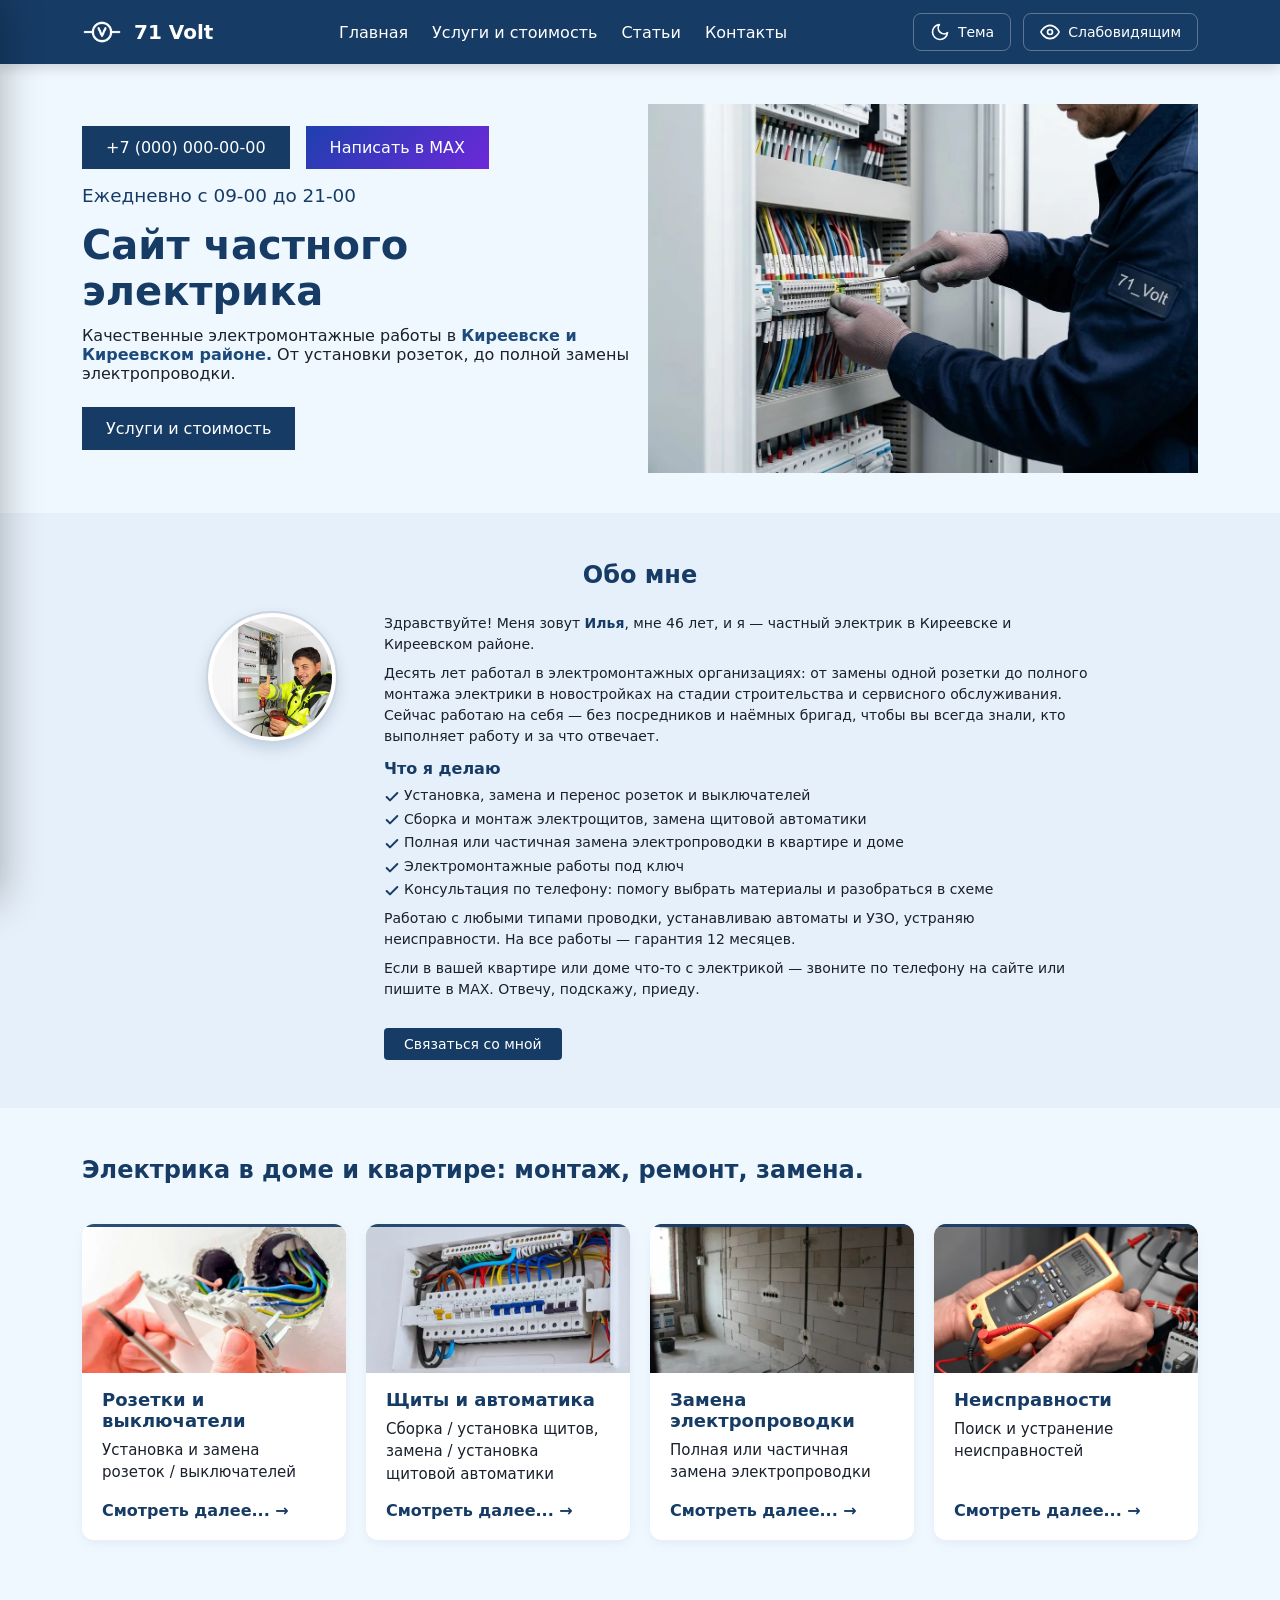
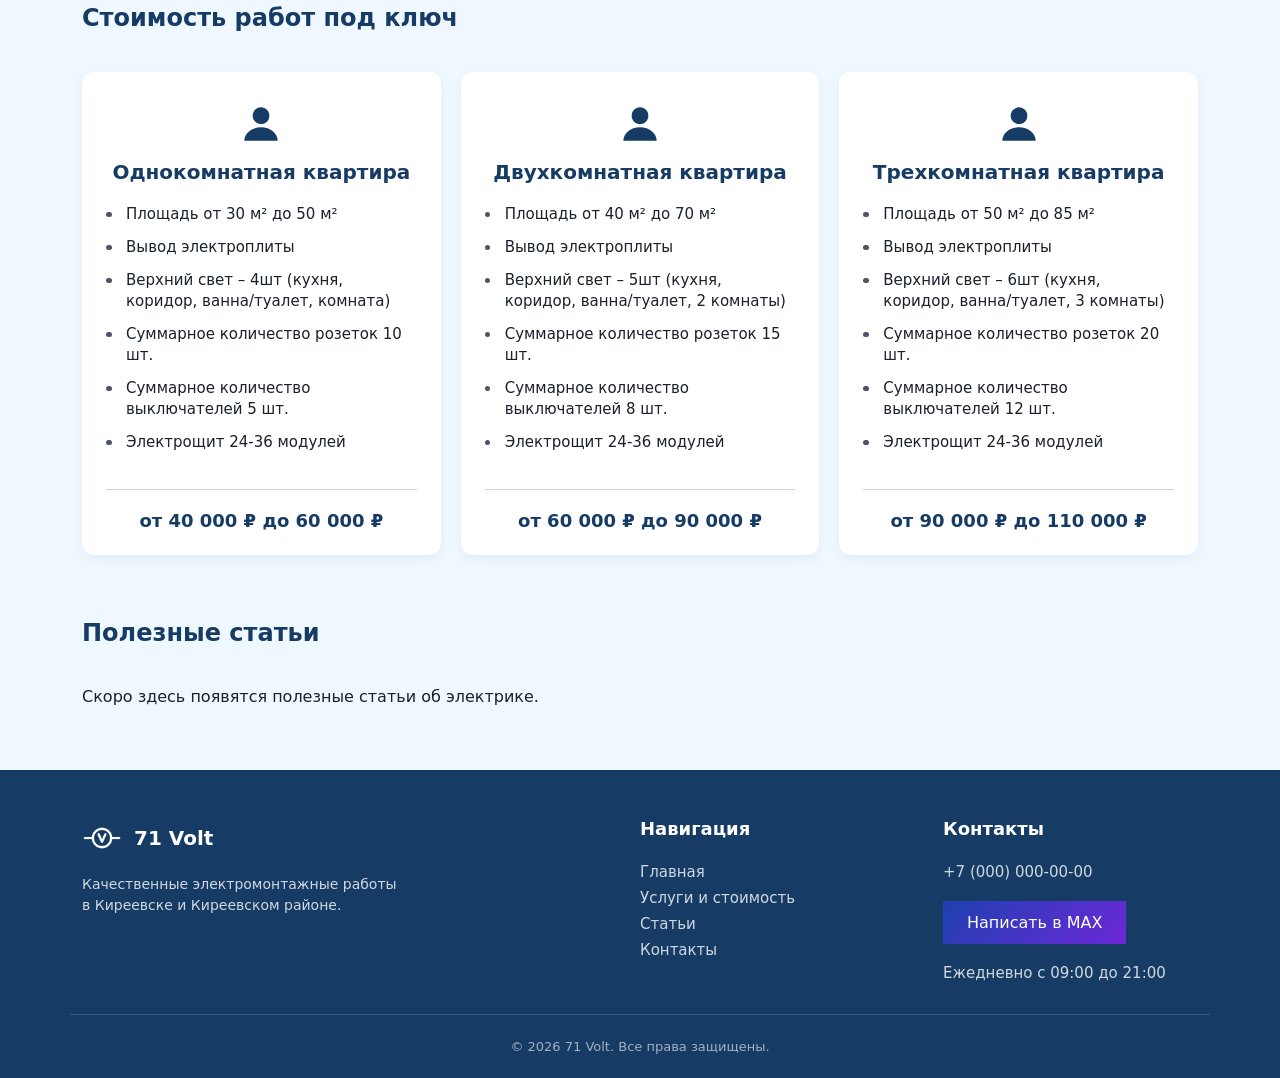
==== index.html @ 8227f35e "Полное обновление проекта" ====
<!DOCTYPE html>
<html lang="ru">
  <head>
    <meta charset="UTF-8" />
    <meta name="viewport" content="width=device-width, initial-scale=1.0, viewport-fit=cover, shrink-to-fit=no" />
    <meta
      name="description"
      content="Качественные электромонтажные работы в Киреевске и Киреевском районе: установка розеток, сборка щитов, замена электропроводки, устранение неисправностей."
    />
    
    <!-- ЗАПРЕТ НА ИНДЕКСАЦИЮ (убрать, когда купишь основной домен) -->
    <meta name="robots" content="noindex, nofollow" />

    <!-- Верификация Яндекс.Вебмастер -->
    <meta name="yandex-verification" content="e1ee437ad8f1d0d6" />

    <!-- Верификация Google Search Console -->
    <meta name="google-site-verification" content="GSgC18HbqLfg31MIKprtRsTNkIwsptA4n5wo-xF9d5M" />

    <title>Частный электрик в Киреевске — услуги и цены | 71 Volt</title>
    
    <link rel="canonical" href="https://bkmz-cfysx.github.io/" />
    
    <meta property="og:type" content="website" />
    <meta property="og:title" content="Частный электрик 71 Volt | Киреевск" />
    <meta property="og:description" content="Качественные электромонтажные работы в Киреевске и районе. От установки розеток до замены проводки." />
    <meta property="og:url" content="https://bkmz-cfysx.github.io/" />
    <meta property="og:image" content="https://bkmz-cfysx.github.io/img/hero-img-1200.webp" />

    <script type="application/ld+json">
    {
      "@context": "https://schema.org",
      "@type": "Electrician",
      "name": "71 Volt",
      "image": "https://bkmz-cfysx.github.io/img/hero-img-1200.webp",
      "@id": "https://bkmz-cfysx.github.io/",
      "url": "https://bkmz-cfysx.github.io/",
      "telephone": "+70000000000",
      "priceRange": "₽₽",
      "address": {
        "@type": "PostalAddress",
        "addressLocality": "Киреевск",
        "addressRegion": "Тульская область",
        "addressCountry": "RU"
      },
      "openingHoursSpecification": {
        "@type": "OpeningHoursSpecification",
        "dayOfWeek": ["Monday","Tuesday","Wednesday","Thursday","Friday","Saturday","Sunday"],
        "opens": "09:00",
        "closes": "21:00"
      },
      "areaServed": {
        "@type": "City",
        "name": "Киреевск и Киреевский район"
      },
      "founder": {
        "@type": "Person",
        "name": "Илья",
        "jobTitle": "Частный электрик",
        "description": "Профессиональный электрик с опытом работы более 10 лет в Киреевске и районе."
      }
    }
    </script>
    
    <link rel="stylesheet" href="css/custom.css" />
    <script src="js/main.js" defer></script>
  </head>
  <body>
    <!-- //? Верхняя панель -->
    <header class="top-bar">
      <div class="top-bar__inner">
        <a href="index.html" class="top-bar__logo" aria-label="На главную">
          <img src="img/voltage-meter.webp" alt="Логотип 71 Volt" class="top-bar__logo-img" width="40" height="40" />
          <span class="top-bar__logo-text">71 Volt</span>
        </a>
        <nav class="top-bar__nav" aria-label="Основное меню">
          <a href="index.html" class="top-bar__nav-link">Главная</a>
          <a href="index.html#services" class="top-bar__nav-link">Услуги и стоимость</a>
          <a href="index.html#articles" class="top-bar__nav-link">Статьи</a>
          <a href="contacts.html" class="top-bar__nav-link">Контакты</a>
        </nav>
        <div class="top-bar__actions">
          <button class="top-bar__btn" id="theme-toggle" type="button" aria-label="Переключить тему">
            <svg class="top-bar__icon top-bar__icon--moon" viewBox="0 0 24 24" fill="none" stroke="currentColor" stroke-width="2" stroke-linecap="round" stroke-linejoin="round">
              <path d="M21 12.79A9 9 0 1 1 11.21 3 7 7 0 0 0 21 12.79z"></path>
            </svg>
            <svg class="top-bar__icon top-bar__icon--sun" viewBox="0 0 24 24" fill="none" stroke="currentColor" stroke-width="2" stroke-linecap="round" stroke-linejoin="round">
              <circle cx="12" cy="12" r="5"></circle>
              <line x1="12" y1="1" x2="12" y2="3"></line>
              <line x1="12" y1="21" x2="12" y2="23"></line>
              <line x1="4.22" y1="4.22" x2="5.64" y2="5.64"></line>
              <line x1="18.36" y1="18.36" x2="19.78" y2="19.78"></line>
              <line x1="1" y1="12" x2="3" y2="12"></line>
              <line x1="21" y1="12" x2="23" y2="12"></line>
              <line x1="4.22" y1="19.78" x2="5.64" y2="18.36"></line>
              <line x1="18.36" y1="5.64" x2="19.78" y2="4.22"></line>
            </svg>
            <span class="top-bar__text">Тема</span>
          </button>
          <button class="bvi-open top-bar__btn" type="button" aria-label="Версия для слабовидящих">
            <svg class="top-bar__icon" viewBox="0 0 24 24" fill="none" stroke="currentColor" stroke-width="2" stroke-linecap="round" stroke-linejoin="round">
              <path d="M1 12s4-8 11-8 11 8 11 8-4 8-11 8-11-8-11-8z"></path>
              <circle cx="12" cy="12" r="3"></circle>
            </svg>
            <span class="top-bar__text">Слабовидящим</span>
          </button>
          <button class="top-bar__burger" id="burger-menu" type="button" aria-label="Открыть меню" aria-expanded="false" aria-controls="mobile-menu">
            <span></span>
            <span></span>
            <span></span>
          </button>
        </div>
      </div>
    </header>

    <div class="page-wrapper">
      <main>
        <!-- //? Секция Hero -->
        <section class="hero" id="hero" aria-labelledby="hero-title">
          <div class="hero__text">
            <div class="contacts">
              <a href="tel:+70000000000" class="link-phone">+7 (000) 000-00-00</a>
              <a href="#" class="link-max">Написать в MAX</a>
              <a href="#" class="link-max-mobile" aria-label="Написать в MAX"></a>
              <span>Ежедневно с 09-00 до 21-00</span>
            </div>
            <h1 class="hero__title" id="hero-title">Сайт частного электрика</h1>
            <p class="hero__description">
              Качественные электромонтажные работы в
              <span>Киреевске и Киреевском районе.</span> От установки розеток, до
              полной замены электропроводки.
            </p>
            <a href="index.html#services" class="hero__link">Услуги и стоимость</a>
          </div>
          <div class="hero__media">
            <img
              src="img/hero-img-1200.webp"
              srcset="img/hero-img-mobile.webp 600w, img/hero-img-1200.webp 1200w"
              sizes="(max-width: 768px) 100vw, 50vw"
              alt="Частный электрик собирает электрощит"
              class="hero__img"
              width="1200"
              height="805"
              fetchpriority="high"
              decoding="async"
            />
          </div>
        </section>

        <!-- //? Секция "Обо мне" -->
        <section class="about" id="about" aria-labelledby="about-title">
          <h2 class="about__title" id="about-title">Обо мне</h2>
          <div class="about__content">
            <div class="about__media">
              <div class="about__avatar">
                <img 
                  src="img/elektrik-71-volt.webp" 
                  alt="Частный электрик Илья с мультиметром на фоне щита" 
                  class="about__avatar-img" 
                  width="192" 
                  height="192" 
                  loading="lazy" 
                  decoding="async"
                />
              </div>
            </div>

            <div class="about__text">
              <p class="about__lead">
                Здравствуйте! Меня зовут <strong>Илья</strong>, мне 46 лет, и я — частный электрик в Киреевске и Киреевском районе.
              </p>
              <p>
                Десять лет работал в электромонтажных организациях: от замены одной розетки до полного монтажа электрики в новостройках на стадии строительства и сервисного обслуживания. Сейчас работаю на себя — без посредников и наёмных бригад, чтобы вы всегда знали, кто выполняет работу и за что отвечает.
              </p>

              <h3 class="about__subtitle">Что я делаю</h3>
              <ul class="about__list">
                <li>Установка, замена и перенос розеток и выключателей</li>
                <li>Сборка и монтаж электрощитов, замена щитовой автоматики</li>
                <li>Полная или частичная замена электропроводки в квартире и доме</li>
                <li>Электромонтажные работы под ключ</li>
                <li>Консультация по телефону: помогу выбрать материалы и разобраться в схеме</li>
              </ul>

              <p>
                Работаю с любыми типами проводки, устанавливаю автоматы и УЗО, устраняю неисправности. На все работы — гарантия 12 месяцев.
              </p>
              <p>
                Если в вашей квартире или доме что-то с электрикой — звоните по телефону на сайте или пишите в MAX. Отвечу, подскажу, приеду.
              </p>

              <a href="contacts.html" class="about__cta">Связаться со мной</a>
            </div>
          </div>
        </section>

        <!-- //? Секция услуг -->
        <section class="services" id="services" aria-labelledby="services-title">
          <h2 class="services__title" id="services-title">Электрика в доме и квартире: монтаж, ремонт, замена.</h2>
          <div class="services__card">
            <article class="services__card__item">
              <img src="img/ustanovka-rozetok-i-vyklyuchateley-600.webp" srcset="img/ustanovka-rozetok-i-vyklyuchateley-600.webp 600w, img/ustanovka-rozetok-i-vyklyuchateley-1200.webp 1200w" sizes="(max-width: 425px) 100vw, (max-width: 768px) 50vw, 25vw" class="services__img" alt="Установка и замена розеток и выключателей" width="600" height="400" loading="lazy" decoding="async" />
              <h3>Розетки и выключатели</h3>
              <p>Установка и замена розеток / выключателей</p>
              <a href="#" class="services__link">Смотреть далее...</a>
            </article>
            <article class="services__card__item">
              <img src="img/sborka-elektroshchitov-i-avtomatiki-mobile.webp" srcset="img/sborka-elektroshchitov-i-avtomatiki-mobile.webp 600w, img/sborka-elektroshchitov-i-avtomatiki-1200.webp 1200w" sizes="(max-width: 425px) 100vw, (max-width: 768px) 50vw, 25vw" class="services__img" alt="Сборка и установка электрических щитов" width="600" height="400" loading="lazy" decoding="async" />
              <h3>Щиты и автоматика</h3>
              <p>Сборка / установка щитов, замена / установка щитовой автоматики</p>
              <a href="#" class="services__link">Смотреть далее...</a>
            </article>
            <article class="services__card__item">
              <img src="img/zamena-elektroprovodki-v-kvartire-mobile.webp" srcset="img/zamena-elektroprovodki-v-kvartire-mobile.webp 600w, img/zamena-elektroprovodki-v-kvartire-1200.webp 1200w" sizes="(max-width: 425px) 100vw, (max-width: 768px) 50vw, 25vw" class="services__img" alt="Замена электропроводки в квартире и доме" width="600" height="400" loading="lazy" decoding="async" />
              <h3>Замена электропроводки</h3>
              <p>Полная или частичная замена электропроводки</p>
              <a href="#" class="services__link">Смотреть далее...</a>
            </article>
            <article class="services__card__item">
              <img src="img/poisk-i-ustranenie-neispravnostey-elektriki-mobile.webp" srcset="img/poisk-i-ustranenie-neispravnostey-elektriki-mobile.webp 600w, img/poisk-i-ustranenie-neispravnostey-elektriki-1200.webp 1200w" sizes="(max-width: 425px) 100vw, (max-width: 768px) 50vw, 25vw" class="services__img" alt="Поиск и устранение неисправностей в электрике" width="600" height="400" loading="lazy" decoding="async" />
              <h3>Неисправности</h3>
              <p>Поиск и устранение неисправностей</p>
              <a href="#" class="services__link">Смотреть далее...</a>
            </article>
          </div>
        </section>

        <!-- //? Секция цен -->
        <section class="pricing" id="pricing" aria-labelledby="pricing-title">
          <h2 class="pricing__title" id="pricing-title">Стоимость работ под ключ</h2>
          <div class="pricing__grid">
            <article class="pricing__card">
              <div class="pricing__icon" aria-hidden="true">
                <svg viewBox="0 0 24 24" fill="none" xmlns="http://www.w3.org/2000/svg">
                  <path d="M12 12C14.7614 12 17 9.76142 17 7C17 4.23858 14.7614 2 12 2C9.23858 2 7 4.23858 7 7C7 9.76142 9.23858 12 12 12Z" fill="currentColor"/>
                  <path d="M12 14C6.47715 14 2 17.5817 2 22H22C22 17.5817 17.5228 14 12 14Z" fill="currentColor"/>
                </svg>
              </div>
              <h3 class="pricing__card-title">Однокомнатная квартира</h3>
              <ul class="pricing__list">
                <li class="pricing__list-item">Площадь от 30 м² до 50 м²</li>
                <li class="pricing__list-item">Вывод электроплиты</li>
                <li class="pricing__list-item">Верхний свет – 4шт (кухня, коридор, ванна/туалет, комната)</li>
                <li class="pricing__list-item">Суммарное количество розеток 10 шт.</li>
                <li class="pricing__list-item">Суммарное количество выключателей 5 шт.</li>
                <li class="pricing__list-item">Электрощит 24-36 модулей</li>
              </ul>
              <div class="pricing__price">от 40 000 ₽ до 60 000 ₽</div>
            </article>

            <article class="pricing__card">
              <div class="pricing__icon" aria-hidden="true">
                <svg viewBox="0 0 24 24" fill="none" xmlns="http://www.w3.org/2000/svg">
                  <path d="M12 12C14.7614 12 17 9.76142 17 7C17 4.23858 14.7614 2 12 2C9.23858 2 7 4.23858 7 7C7 9.76142 9.23858 12 12 12Z" fill="currentColor"/>
                  <path d="M12 14C6.47715 14 2 17.5817 2 22H22C22 17.5817 17.5228 14 12 14Z" fill="currentColor"/>
                </svg>
              </div>
              <h3 class="pricing__card-title">Двухкомнатная квартира</h3>
              <ul class="pricing__list">
                <li class="pricing__list-item">Площадь от 40 м² до 70 м²</li>
                <li class="pricing__list-item">Вывод электроплиты</li>
                <li class="pricing__list-item">Верхний свет – 5шт (кухня, коридор, ванна/туалет, 2 комнаты)</li>
                <li class="pricing__list-item">Суммарное количество розеток 15 шт.</li>
                <li class="pricing__list-item">Суммарное количество выключателей 8 шт.</li>
                <li class="pricing__list-item">Электрощит 24-36 модулей</li>
              </ul>
              <div class="pricing__price">от 60 000 ₽ до 90 000 ₽</div>
            </article>

            <article class="pricing__card">
              <div class="pricing__icon" aria-hidden="true">
                <svg viewBox="0 0 24 24" fill="none" xmlns="http://www.w3.org/2000/svg">
                  <path d="M12 12C14.7614 12 17 9.76142 17 7C17 4.23858 14.7614 2 12 2C9.23858 2 7 4.23858 7 7C7 9.76142 9.23858 12 12 12Z" fill="currentColor"/>
                  <path d="M12 14C6.47715 14 2 17.5817 2 22H22C22 17.5817 17.5228 14 12 14Z" fill="currentColor"/>
                </svg>
              </div>
              <h3 class="pricing__card-title">Трехкомнатная квартира</h3>
              <ul class="pricing__list">
                <li class="pricing__list-item">Площадь от 50 м² до 85 м²</li>
                <li class="pricing__list-item">Вывод электроплиты</li>
                <li class="pricing__list-item">Верхний свет – 6шт (кухня, коридор, ванна/туалет, 3 комнаты)</li>
                <li class="pricing__list-item">Суммарное количество розеток 20 шт.</li>
                <li class="pricing__list-item">Суммарное количество выключателей 12 шт.</li>
                <li class="pricing__list-item">Электрощит 24-36 модулей</li>
              </ul>
              <div class="pricing__price">от 90 000 ₽ до 110 000 ₽</div>
            </article>
          </div>
        </section>
        
        <!-- //? Секция статей -->
        <section class="articles" id="articles" aria-labelledby="articles-title" style="margin-bottom: 4rem;">
          <h2 class="services__title" id="articles-title">Полезные статьи</h2>
          <p>Скоро здесь появятся полезные статьи об электрике.</p>
        </section>
      </main>
    </div>

    <!-- //? Футер -->
    <footer class="footer">
      <div class="footer__inner">
        <div class="footer__col footer__col--brand">
          <a href="index.html" class="footer__logo" aria-label="На главную">
            <img src="img/voltage-meter.webp" alt="Логотип 71 Volt" class="footer__logo-img" width="40" height="40" />
            <span class="footer__logo-text">71 Volt</span>
          </a>
          <p class="footer__desc">Качественные электромонтажные работы в Киреевске и Киреевском районе.</p>
        </div>

        <div class="footer__col footer__col--nav">
          <h3 class="footer__title">Навигация</h3>
          <nav class="footer__nav" aria-label="Навигация в подвале">
            <a href="index.html" class="footer__nav-link">Главная</a>
            <a href="index.html#services" class="footer__nav-link">Услуги и стоимость</a>
            <a href="index.html#articles" class="footer__nav-link">Статьи</a>
            <a href="contacts.html" class="footer__nav-link">Контакты</a>
          </nav>
        </div>

        <div class="footer__col footer__col--contacts">
          <h3 class="footer__title">Контакты</h3>
          <a href="tel:+70000000000" class="footer__contact">+7 (000) 000-00-00</a>
          <a href="#" class="link-max footer__btn-max">Написать в MAX</a>
          <p class="footer__contact">Ежедневно с 09:00 до 21:00</p>
        </div>
      </div>
      <div class="footer__bottom">
        <p class="footer__copyright">© <span id="current-year">2024</span> 71 Volt. Все права защищены.</p>
      </div>
    </footer>

    <div class="mobile-overlay" id="mobile-overlay"></div>
    <nav class="mobile-menu" id="mobile-menu" aria-label="Мобильное меню">
      <div class="mobile-menu__header">
        <span class="mobile-menu__title">Меню</span>
      </div>
      <a href="index.html" class="mobile-menu__link">Главная</a>
      <a href="index.html#services" class="mobile-menu__link">Услуги и стоимость</a>
      <a href="index.html#articles" class="mobile-menu__link">Статьи</a>
      <a href="contacts.html" class="mobile-menu__link">Контакты</a>
    </nav>

    <div class="tooltip" id="tooltip" aria-hidden="true">Смотреть подробнее</div>

    <button class="scroll-top" id="scroll-top" type="button" aria-label="Вернуться наверх">
      <svg viewBox="0 0 24 24" fill="none" stroke="currentColor" stroke-width="2" stroke-linecap="round" stroke-linejoin="round">
        <line x1="12" y1="19" x2="12" y2="5"></line>
        <polyline points="5 12 12 5 19 12"></polyline>
      </svg>
    </button>
  </body>
</html>
---- css/custom.css ----
*,
*::before,
*::after {
  box-sizing: border-box;
  margin: 0;
  padding: 0;
}

:root {
  color-scheme: light;
  --color-button: #163b65;
  --color-hover: #1c4a7a;
  --color-bg: #f0f8ff;
  --color-card-bg: #ffffff;
  --about-bg: #e6f0fa;
  --color-text: #1a202c;
  --color-text-muted: #4a5568;
  --color-title: #163b65;
  --color-border: #cbd5e0;
  --color-shadow: rgba(22, 59, 101, 0.06);
  --color-shadow-hover: rgba(22, 59, 101, 0.12);
  --header-bg: var(--color-button);
  --header-text: #ffffff;
  --header-border: rgba(255, 255, 255, 0.3);
  --menu-glass-bg: rgba(22, 59, 101, 0.95);
  --menu-glass-border: rgba(255, 255, 255, 0.2);
  --menu-text: #ffffff;
  --menu-accent: #93c5fd;
  --font-base:
    system-ui, -apple-system, BlinkMacSystemFont, "Segoe UI", Roboto, Oxygen,
    Ubuntu, Cantarell, "Open Sans", "Helvetica Neue", sans-serif;
}

html.dark-theme {
  color-scheme: dark;
  --color-button: #3b82f6;
  --color-hover: #60a5fa;
  --color-bg: #121212;
  --color-card-bg: #1e1e1e;
  --about-bg: #1a1a1a;
  --color-text: #f7fafc;
  --color-text-muted: #cbd5e0;
  --color-title: #f3f4f6;
  --color-border: #4a5568;
  --color-shadow: rgba(0, 0, 0, 0.4);
  --color-shadow-hover: rgba(0, 0, 0, 0.6);
  --header-bg: #0f172a;
  --header-text: #f3f4f6;
  --header-border: rgba(255, 255, 255, 0.15);
  --menu-glass-bg: rgba(15, 23, 42, 0.98);
  --menu-glass-border: rgba(255, 255, 255, 0.15);
  --menu-text: #f3f4f6;
  --menu-accent: #60a5fa;
}

html {
  -webkit-text-size-adjust: 100%;
  text-size-adjust: 100%;
  scroll-behavior: smooth;
  scroll-padding-top: 5rem;
  overflow-x: clip;
}

body {
  width: 100%;
  font-family: var(--font-base);
  background-color: var(--color-bg);
  color: var(--color-text);
  -webkit-font-smoothing: antialiased;
  -webkit-text-size-adjust: 100%;
  text-size-adjust: 100%;
  overflow-x: clip;
  transition:
    background-color 0.3s ease,
    color 0.3s ease;
}

body.no-scroll {
  overflow: hidden;
}
a {
  text-decoration: none;
  color: inherit;
}
img {
  max-width: 100%;
  height: auto;
  display: block;
}

:focus-visible {
  outline: 2px solid var(--color-hover);
  outline-offset: 2px;
}

@media (prefers-reduced-motion: reduce) {
  html {
    scroll-behavior: auto;
  }
  *,
  *::before,
  *::after {
    transition-duration: 0.01ms !important;
    animation-duration: 0.01ms !important;
    animation-iteration-count: 1 !important;
  }
}

/* //? Основной контейнер */
.page-wrapper {
  width: 100%;
  max-width: 71.25rem;
  min-height: 100vh;
  min-height: 100dvh;
  margin: 0 auto;
  padding: 0 0.75rem;
  display: flex;
  flex-direction: column;
}

/* //? Шапка */
.top-bar {
  position: sticky;
  top: 0;
  z-index: 1000;
  width: 100%;
  background-color: var(--header-bg);
  color: var(--header-text);
  box-shadow: 0 4px 12px rgba(0, 0, 0, 0.15);
  transition:
    background-color 0.3s ease,
    color 0.3s ease;
}
.top-bar__inner {
  display: flex;
  justify-content: space-between;
  align-items: center;
  gap: 1rem;
  max-width: 71.25rem;
  margin: 0 auto;
  padding: 0.75rem;
}
.top-bar__logo {
  display: flex;
  align-items: center;
  gap: 0.75rem;
  transition: opacity 0.2s ease;
}
.top-bar__logo:hover {
  opacity: 0.9;
}
.top-bar__logo-img {
  height: 2.5rem;
  width: auto;
  object-fit: contain;
}
.top-bar__logo-text {
  font-weight: 700;
  font-size: 1.25rem;
  color: var(--header-text);
  white-space: nowrap;
}
.top-bar__nav {
  display: flex;
  gap: 1.5rem;
}
.top-bar__nav-link {
  font-size: 1rem;
  font-weight: 500;
  color: var(--header-text);
  transition: opacity 0.2s ease;
}
.top-bar__nav-link:hover,
.top-bar__nav-link[aria-current="page"] {
  opacity: 0.9;
}
.top-bar__actions {
  display: flex;
  gap: 0.75rem;
  align-items: center;
}
.top-bar__btn {
  display: inline-flex;
  align-items: center;
  justify-content: center;
  gap: 0.5rem;
  background-color: transparent;
  color: var(--header-text);
  border: 1px solid var(--header-border);
  padding: 0.5rem 1rem;
  border-radius: 0.5rem;
  font-size: 0.875rem;
  font-weight: 500;
  cursor: pointer;
  transition: all 0.2s ease;
  font-family: inherit;
  -webkit-appearance: none;
  appearance: none;
}
.top-bar__btn:hover {
  background-color: rgba(255, 255, 255, 0.15);
}
.top-bar__icon {
  width: 1.25rem;
  height: 1.25rem;
}
.top-bar__icon--sun {
  display: none;
}
html.dark-theme .top-bar__icon--sun {
  display: block;
}
html.dark-theme .top-bar__icon--moon {
  display: none;
}
.top-bar__burger {
  display: none;
  flex-direction: column;
  justify-content: center;
  align-items: center;
  gap: 5px;
  width: 2.75rem;
  height: 2.75rem;
  background: transparent;
  border: none;
  cursor: pointer;
  padding: 0.25rem;
  transition: all 0.3s ease;
}
.top-bar__burger span {
  display: block;
  width: 24px;
  height: 3px;
  background-color: #ffffff;
  transition:
    transform 0.3s ease,
    opacity 0.3s ease;
  border-radius: 2px;
}
.top-bar__burger.is-active {
  position: fixed;
  top: 0.75rem;
  right: 0.75rem;
  z-index: 10001;
  background-color: rgba(255, 255, 255, 0.2);
  -webkit-backdrop-filter: blur(4px);
  backdrop-filter: blur(4px);
  border-radius: 50%;
}
.top-bar__burger.is-active span:nth-child(1) {
  transform: translateY(8px) rotate(45deg);
}
.top-bar__burger.is-active span:nth-child(2) {
  opacity: 0;
}
.top-bar__burger.is-active span:nth-child(3) {
  transform: translateY(-8px) rotate(-45deg);
}

/* //? Мобильное меню */
.mobile-overlay {
  position: fixed;
  inset: 0;
  background-color: rgba(0, 0, 0, 0.6);
  -webkit-backdrop-filter: blur(2px);
  backdrop-filter: blur(2px);
  opacity: 0;
  visibility: hidden;
  transition:
    opacity 0.3s ease,
    visibility 0.3s ease;
  z-index: 9998;
}
.mobile-overlay.is-active {
  opacity: 1;
  visibility: visible;
}
.mobile-menu {
  position: fixed;
  top: 0;
  left: 0;
  width: 80%;
  max-width: 20rem;
  height: 100dvh;
  background-color: var(--menu-glass-bg);
  -webkit-backdrop-filter: blur(14px) saturate(150%);
  backdrop-filter: blur(14px) saturate(150%);
  border-right: 1px solid var(--menu-glass-border);
  box-shadow: 0 0 40px rgba(0, 0, 0, 0.3);
  z-index: 9999;
  transform: translateX(-100%);
  transition: transform 0.3s cubic-bezier(0.4, 0, 0.2, 1);
  display: flex;
  flex-direction: column;
  padding: 1.5rem;
  color: var(--menu-text);
  overflow-y: auto;
  overscroll-behavior: contain;
}
.mobile-menu.is-active {
  transform: translateX(0);
}
.mobile-menu__header {
  display: flex;
  align-items: center;
  justify-content: space-between;
  gap: 1rem;
  margin-bottom: 2rem;
  padding-bottom: 1rem;
  border-bottom: 1px solid var(--menu-glass-border);
}
.mobile-menu__title {
  font-size: 1.5rem;
  font-weight: 700;
  color: var(--menu-text);
}
.mobile-menu__link {
  font-size: 1.125rem;
  font-weight: 500;
  color: var(--menu-text);
  padding: 1rem 0;
  border-bottom: 1px solid var(--menu-glass-border);
  transition:
    color 0.2s ease,
    padding-left 0.2s ease;
}
.mobile-menu__link:hover {
  color: var(--menu-accent);
  padding-left: 0.5rem;
}

/* ? Hero */
.hero {
  display: flex;
  align-items: center;
  justify-content: space-between;
  padding: 2.5rem 0;
  gap: 1rem;
}
.hero__text,
.hero__media {
  flex: 1;
  width: 100%;
  min-width: 0;
}
.hero__text {
  display: flex;
  flex-direction: column;
}
.contacts {
  display: flex;
  align-items: center;
  flex-wrap: wrap;
  margin-bottom: 1rem;
  gap: 1rem;
}
.link-phone,
.link-max {
  display: inline-flex;
  color: #ffffff;
  padding: 0.75rem 1.5rem;
  transition: opacity 0.3s;
}
.link-phone {
  background-color: var(--color-button);
}
.link-max {
  background: linear-gradient(135deg, #1e40af 0%, #6d28d9 100%);
}
.link-max-mobile {
  display: none;
  flex-shrink: 0;
  width: 2.75rem;
  height: 2.75rem;
  background-image: url("../img/MAX.svg");
  background-size: contain;
  background-repeat: no-repeat;
  background-position: center;
}
.link-phone:hover {
  opacity: 0.9;
}
.link-max:hover {
  opacity: 0.9;
}
.contacts span {
  font-size: clamp(1rem, 0.95rem + 0.25vw, 1.2rem);
  font-weight: 500;
  color: var(--color-title);
}
.hero__title {
  font-size: clamp(1.5rem, 1.1364rem + 1.8182vw, 2.5rem);
  margin-bottom: 0.75rem;
  text-wrap: balance;
  color: var(--color-title);
}
.hero__description {
  font-size: 1rem;
  margin-bottom: 1.5rem;
  overflow-wrap: break-word;
}
.hero__description span {
  color: var(--color-hover);
  font-weight: 600;
}
.hero__link {
  display: inline-flex;
  align-self: flex-start;
  background-color: var(--color-button);
  color: #ffffff;
  padding: 0.75rem 1.5rem;
  transition: background-color 0.3s;
}
.hero__link:hover {
  background-color: var(--color-hover);
}
.hero__img {
  width: 100%;
  height: auto;
}

/* ? About */
.about {
  position: relative;
  padding: 3rem 0;
  margin-bottom: 3rem;
  transition: background-color 0.3s ease;
}
.about::before {
  content: "";
  position: absolute;
  top: 0;
  bottom: 0;
  left: 50%;
  width: 100vw;
  max-width: 100vw;
  transform: translateX(-50%);
  background-color: var(--about-bg);
  z-index: -1;
}
.about__title {
  font-size: clamp(1.25rem, 1.1rem + 0.75vw, 1.5rem);
  margin-bottom: 1.5rem;
  color: var(--color-title);
  text-align: center;
}
.about__content {
  display: grid;
  grid-template-columns: 10rem 1fr;
  gap: 2rem;
  align-items: start;
  max-width: 56rem;
  margin: 0 auto;
}
.about__media {
  display: flex;
  flex-direction: column;
  align-items: center;
  min-width: 0;
}
.about__avatar {
  width: 8rem;
  height: 8rem;
  border-radius: 50%;
  background-color: var(--color-card-bg);
  display: flex;
  align-items: center;
  justify-content: center;
  box-shadow: 0 6px 16px rgba(22, 59, 101, 0.2);
  border: 4px solid var(--color-card-bg);
  outline: 2px solid var(--color-border);
  overflow: hidden;
}
.about__avatar-img {
  width: 100%;
  height: 100%;
  object-fit: cover;
  object-position: center 20%;
}
.about__text {
  display: flex;
  flex-direction: column;
  gap: 0.5rem;
  min-width: 0;
}
.about__lead {
  font-size: 0.9375rem;
  line-height: 1.5;
  color: var(--color-text);
}
.about__lead strong {
  color: var(--color-title);
  font-weight: 700;
}
.about__text p {
  font-size: 0.875rem;
  line-height: 1.5;
  color: var(--color-text);
}
.about__subtitle {
  font-size: 1rem;
  font-weight: 700;
  color: var(--color-title);
  margin-top: 0.25rem;
}
.about__list {
  list-style: none;
  display: flex;
  flex-direction: column;
  gap: 0.25rem;
}
.about__list li {
  position: relative;
  padding-left: 1.25rem;
  line-height: 1.4;
  font-size: 0.875rem;
  color: var(--color-text);
}
.about__list li::before {
  content: "";
  position: absolute;
  left: 0;
  top: 0.2em;
  width: 1rem;
  height: 1rem;
  background-color: var(--color-button);
  -webkit-mask-image: url("data:image/svg+xml,%3Csvg xmlns='http://www.w3.org/2000/svg' viewBox='0 0 24 24' fill='none' stroke='%23fff' stroke-width='3' stroke-linecap='round' stroke-linejoin='round'%3E%3Cpolyline points='20 6 9 17 4 12'/%3E%3C/svg%3E");
  mask-image: url("data:image/svg+xml,%3Csvg xmlns='http://www.w3.org/2000/svg' viewBox='0 0 24 24' fill='none' stroke='%23fff' stroke-width='3' stroke-linecap='round' stroke-linejoin='round'%3E%3Cpolyline points='20 6 9 17 4 12'/%3E%3C/svg%3E");
  -webkit-mask-size: contain;
  mask-size: contain;
  -webkit-mask-repeat: no-repeat;
  mask-repeat: no-repeat;
  -webkit-mask-position: center;
  mask-position: center;
}
.about__cta {
  display: inline-flex;
  align-self: flex-start;
  background-color: var(--color-button);
  color: #ffffff;
  padding: 0.5rem 1.25rem;
  margin-top: 1.25rem;
  font-size: 0.875rem;
  font-weight: 500;
  transition: background-color 0.3s;
  border-radius: 0.25rem;
}
.about__cta:hover {
  background-color: var(--color-hover);
}

/* ? Services */
.services {
  margin-bottom: 4rem;
}
.services__title {
  font-size: clamp(1.25rem, 1.1rem + 0.75vw, 1.5rem);
  margin-bottom: 2.5rem;
  color: var(--color-title);
}
.services__card {
  display: grid;
  grid-template-columns: repeat(auto-fit, minmax(min(100%, 14rem), 1fr));
  gap: 1.25rem;
  align-items: stretch;
}
.services__card__item {
  position: relative;
  display: flex;
  flex-direction: column;
  background-color: var(--color-card-bg);
  border-radius: 0.75rem;
  padding: 0;
  overflow: hidden;
  box-shadow: 0 4px 12px var(--color-shadow);
  transition:
    transform 0.25s ease,
    box-shadow 0.25s ease,
    background-color 0.3s ease;
}
.services__card__item::before {
  content: "";
  position: absolute;
  top: 0;
  left: 0;
  right: 0;
  height: 3px;
  background-color: var(--color-button);
  opacity: 0.9;
  z-index: 1;
}
.services__card__item:hover {
  transform: translateY(-4px);
  box-shadow: 0 12px 24px var(--color-shadow-hover);
}
.services__img {
  width: 100%;
  height: auto;
  display: block;
}
.services__card__item h3 {
  margin: 1rem 1.25rem 0.5rem;
  font-size: 1.125rem;
  color: var(--color-title);
}
.services__card__item p {
  margin: 0 1.25rem 1rem;
  flex-grow: 1;
  font-size: 0.9375rem;
  line-height: 1.5;
  color: var(--color-text);
}
.services__link {
  display: inline-flex;
  align-items: center;
  gap: 0.35rem;
  margin: 0 1.25rem 1.25rem;
  color: var(--color-title);
  font-weight: 600;
  align-self: flex-start;
  transition:
    color 0.2s,
    gap 0.2s;
}
.services__link::after {
  content: "→";
  font-size: 1rem;
  transition: transform 0.2s;
}
.services__link:hover {
  color: var(--color-hover);
  text-decoration: underline;
}
.services__link:hover::after {
  transform: translateX(3px);
}

/* ? Pricing */
.pricing {
  margin-bottom: 4rem;
}
.pricing__title {
  font-size: clamp(1.25rem, 1.1rem + 0.75vw, 1.5rem);
  margin-bottom: 2.5rem;
  text-align: start;
  color: var(--color-title);
}
.pricing__grid {
  display: grid;
  grid-template-columns: repeat(auto-fit, minmax(min(100%, 18rem), 1fr));
  gap: 1.25rem;
  align-items: stretch;
}
.pricing__card {
  position: relative;
  overflow: hidden;
  display: flex;
  flex-direction: column;
  background-color: var(--color-card-bg);
  border-radius: 0.75rem;
  padding: 2rem 1.5rem 1.5rem;
  box-shadow: 0 4px 12px var(--color-shadow);
  cursor: pointer;
  transition:
    transform 0.25s ease,
    box-shadow 0.25s ease,
    background-color 0.3s ease;
}
.pricing__card:hover {
  transform: translateY(-4px);
  box-shadow: 0 12px 24px var(--color-shadow-hover);
}
.pricing__icon {
  display: flex;
  justify-content: center;
  margin-bottom: 1rem;
  color: var(--color-button);
}
.pricing__icon svg {
  width: 2.5rem;
  height: 2.5rem;
}
.pricing__card-title {
  font-size: 1.25rem;
  font-weight: 600;
  text-align: center;
  color: var(--color-title);
  margin-bottom: 1.25rem;
}
.pricing__list {
  list-style: none;
  margin-bottom: 1.5rem;
  flex-grow: 1;
}
.pricing__list-item {
  position: relative;
  padding-left: 1.25rem;
  margin-bottom: 0.75rem;
  font-size: 0.9375rem;
  line-height: 1.4;
  color: var(--color-text);
}
.pricing__list-item::before {
  content: "";
  position: absolute;
  left: 0;
  top: 0.5em;
  width: 0.35rem;
  height: 0.35rem;
  background-color: var(--color-text-muted);
  border-radius: 50%;
}
.pricing__price {
  margin-top: auto;
  padding-top: 1.25rem;
  border-top: 1px solid var(--color-border);
  text-align: center;
  font-size: 1.125rem;
  font-weight: 700;
  color: var(--color-title);
}

/* ? Footer */
.footer {
  background-color: var(--header-bg);
  color: var(--header-text);
  padding: 3rem 0 1.5rem;
  margin-top: auto;
  transition:
    background-color 0.3s ease,
    color 0.3s ease;
}
.footer__inner {
  max-width: 71.25rem;
  margin: 0 auto;
  padding: 0 0.75rem;
  display: grid;
  grid-template-columns: 1fr;
  gap: 2rem;
}
.footer__col {
  display: flex;
  flex-direction: column;
  gap: 1rem;
}
.footer__logo {
  display: flex;
  align-items: center;
  gap: 0.75rem;
  transition: opacity 0.2s ease;
}
.footer__logo:hover {
  opacity: 0.9;
}
.footer__logo-img {
  height: 2.5rem;
  width: auto;
  object-fit: contain;
}
.footer__logo-text {
  font-weight: 700;
  font-size: 1.25rem;
  color: var(--header-text);
  white-space: nowrap;
}
.footer__desc {
  font-size: 0.875rem;
  line-height: 1.5;
  color: rgba(255, 255, 255, 0.8);
  max-width: 20rem;
}
.footer__title {
  font-size: 1.125rem;
  font-weight: 600;
  margin-bottom: 0.5rem;
  color: var(--header-text);
}
.footer__nav {
  display: flex;
  flex-direction: column;
  gap: 0.5rem;
}
.footer__nav-link,
.footer__contact {
  font-size: 0.9375rem;
  color: rgba(255, 255, 255, 0.8);
  transition: color 0.2s ease;
}
.footer__nav-link:hover,
.footer__contact:hover {
  color: #ffffff;
}
.footer__btn-max {
  align-self: flex-start;
  margin: 0.25rem 0;
}
.footer__bottom {
  max-width: 71.25rem;
  margin: 2rem auto 0;
  padding: 1.5rem 0.75rem 0;
  border-top: 1px solid rgba(255, 255, 255, 0.15);
  text-align: center;
}
.footer__copyright {
  font-size: 0.8125rem;
  color: rgba(255, 255, 255, 0.6);
}

/* ? Contacts Page */
.contacts-hero {
  text-align: center;
  padding: 3rem 0 2rem;
}
.contacts-hero__title {
  font-size: clamp(1.75rem, 1.5rem + 2vw, 2.75rem);
  color: var(--color-title);
  margin-bottom: 1rem;
  text-wrap: balance;
}
.contacts-hero__desc {
  font-size: clamp(1rem, 0.95rem + 0.35vw, 1.15rem);
  color: var(--color-text);
  max-width: 40rem;
  margin: 0 auto;
  line-height: 1.6;
}

/* Двухколоночный макет */
.contacts-layout {
  display: grid;
  grid-template-columns: 1fr;
  gap: 3rem;
  margin-bottom: 4rem;
  max-width: 60rem;
  margin-left: auto;
  margin-right: auto;
}

.contact-form-wrapper {
  background-color: var(--color-card-bg);
  padding: 2rem;
  border-radius: 1rem;
  box-shadow: 0 8px 24px var(--color-shadow);
  border-top: 4px solid var(--color-button);
}
.contact-form-title {
  font-size: 1.5rem;
  color: var(--color-title);
  margin-bottom: 0.5rem;
}
.contact-form-subtitle {
  font-size: 0.9375rem;
  color: var(--color-text-muted);
  margin-bottom: 1.5rem;
}
.contact-form {
  display: flex;
  flex-direction: column;
  gap: 1.25rem;
}
.form-group {
  display: flex;
  flex-direction: column;
  gap: 0.5rem;
}
.form-label {
  font-size: 0.875rem;
  font-weight: 600;
  color: var(--color-title);
}
.form-input {
  width: 100%;
  padding: 0.75rem 1rem;
  font-family: inherit;
  font-size: 16px;
  color: var(--color-text);
  background-color: var(--color-bg);
  border: 1px solid var(--color-border);
  border-radius: 0.5rem;
  transition:
    border-color 0.2s,
    box-shadow 0.2s;
}
.form-input::placeholder {
  color: var(--color-text-muted);
  opacity: 0.7;
}
.form-input:focus {
  outline: none;
  border-color: var(--color-button);
  box-shadow: 0 0 0 3px rgba(22, 59, 101, 0.2);
}
.form-textarea {
  resize: vertical;
  min-height: 5rem;
  font-size: 16px;
}
.form-submit {
  background-color: var(--color-button);
  color: #ffffff;
  padding: 0.875rem 1.5rem;
  border: none;
  border-radius: 0.5rem;
  font-size: 16px;
  font-weight: 600;
  cursor: pointer;
  transition: background-color 0.3s;
  margin-top: 0.5rem;
}
.form-submit:hover {
  background-color: var(--color-hover);
}
.form-privacy {
  font-size: 0.75rem;
  color: var(--color-text-muted);
  text-align: center;
  margin-top: -0.5rem;
}
.form-success {
  padding: 1rem;
  background-color: #dcfce7;
  color: #166534;
  border-radius: 0.5rem;
  font-size: 0.9375rem;
  font-weight: 500;
  text-align: center;
  border: 1px solid #bbf7d0;
}

/* ========================================= */
/* ? КОНТАКТНЫЕ КАРТОЧКИ — ПУЛЕНЕПРОБИВАЕМЫЕ */
/* ========================================= */
.contact-info-wrapper {
  display: flex;
  flex-direction: column;
  gap: 0.3rem;
}

.contact-card-horizontal {
  display: flex !important;
  flex-direction: row !important;
  align-items: center !important;
  gap: 1rem !important;
  background-color: var(--color-card-bg);
  padding: 1rem 1.25rem !important;
  border-radius: 0.75rem;
  box-shadow: 0 4px 12px var(--color-shadow);
  border: 1px solid var(--color-border);
  transition:
    transform 0.25s ease,
    box-shadow 0.25s ease;
  overflow: hidden !important;
  width: 100% !important;
  max-width: 100% !important;
}

.contact-card-horizontal:hover {
  transform: translateY(-2px);
  box-shadow: 0 8px 16px var(--color-shadow-hover);
}

/* Контейнер иконки — жёстко 2.5rem × 2.5rem */
.contact-card-horizontal__icon {
  flex: 0 0 2.5rem !important;
  flex-shrink: 0 !important;
  width: 2.5rem !important;
  min-width: 2.5rem !important;
  max-width: 2.5rem !important;
  height: 2.5rem !important;
  min-height: 2.5rem !important;
  max-height: 2.5rem !important;
  display: flex !important;
  align-items: center !important;
  justify-content: center !important;
  overflow: hidden !important;
  color: var(--color-button);
}

/* Сама SVG — жёстко 1.5rem × 1.5rem */
.contact-card-horizontal__icon svg {
  display: block !important;
  width: 1.5rem !important;
  min-width: 1.5rem !important;
  max-width: 1.5rem !important;
  height: 1.5rem !important;
  min-height: 1.5rem !important;
  max-height: 1.5rem !important;
  flex: 0 0 auto !important;
  flex-shrink: 0 !important;
}

/* Текст */
.contact-card-horizontal__text {
  display: flex !important;
  flex-direction: column !important;
  gap: 0.15rem;
  flex: 1 1 0 !important;
  min-width: 0 !important;
  overflow: hidden !important;
}

.contact-card-horizontal__label {
  font-size: 0.75rem;
  font-weight: 600;
  color: var(--color-text-muted);
  text-transform: uppercase;
  letter-spacing: 0.05em;
  line-height: 1.2;
}

.contact-card-horizontal__value {
  font-size: 1.125rem;
  font-weight: 700;
  color: var(--color-title);
  transition: color 0.2s;
  overflow-wrap: break-word;
  word-break: break-word;
  line-height: 1.3;
}

a.contact-card-horizontal__value:hover {
  color: var(--color-hover);
}

/* ? FAQ */
.faq {
  margin-bottom: 3rem;
}
.faq__title {
  font-size: clamp(1.25rem, 1.1rem + 0.75vw, 1.5rem);
  margin-bottom: 0.875rem;
  color: var(--color-title);
  text-align: center;
}
.faq__list {
  display: flex;
  flex-direction: column;
  gap: 0.1rem;
  max-width: 48rem;
  margin: 0 auto;
}
.faq__item {
  background-color: var(--color-card-bg);
  border-radius: 0.5rem;
  box-shadow: 0 2px 6px var(--color-shadow);
  border: 1px solid var(--color-border);
  overflow: hidden;
}
.faq__item summary {
  padding: 0.75rem 2.5rem 0.75rem 1rem;
  font-size: 0.9375rem;
  font-weight: 600;
  color: var(--color-title);
  cursor: pointer;
  list-style: none;
  position: relative;
  transition: color 0.2s;
}
.faq__item summary:hover {
  color: var(--color-hover);
}
.faq__item summary::-webkit-details-marker {
  display: none;
}
.faq__item summary::after {
  content: "+";
  position: absolute;
  right: 1rem;
  top: 50%;
  transform: translateY(-50%);
  font-size: 1.25rem;
  line-height: 1;
  color: var(--color-button);
  transition: transform 0.2s;
}
.faq__item[open] summary::after {
  content: "−";
}
.faq__item p {
  padding: 0 1rem 0.75rem;
  font-size: 0.875rem;
  line-height: 1.5;
  color: var(--color-text);
}

/* ? Tooltip */
.tooltip {
  position: fixed;
  top: 0;
  left: 0;
  padding: 0.5rem 0.875rem;
  background-color: rgba(22, 59, 101, 0.98);
  -webkit-backdrop-filter: blur(10px) saturate(140%);
  backdrop-filter: blur(10px) saturate(140%);
  border-left: 1px solid rgba(240, 248, 255, 0.3);
  border-right: 1px solid rgba(240, 248, 255, 0.3);
  border-bottom: 1px solid rgba(240, 248, 255, 0.3);
  color: #ffffff;
  font-family: var(--font-base);
  font-size: 0.8125rem;
  font-weight: 500;
  line-height: 1.4;
  border-radius: 0.25rem;
  white-space: nowrap;
  pointer-events: none;
  z-index: 9999;
  opacity: 0;
  transform: scale(0.9);
  transform-origin: top left;
  transition:
    opacity 0.15s ease,
    transform 0.15s ease;
  box-shadow:
    0 8px 24px rgba(22, 59, 101, 0.25),
    inset 0 1px 0 rgba(240, 248, 255, 0.2);
}
.tooltip.is-visible {
  opacity: 1;
  transform: scale(1);
}

/* ? Scroll top */
.scroll-top {
  position: fixed;
  bottom: 2rem;
  right: 2rem;
  width: 3rem;
  height: 3rem;
  border-radius: 50%;
  background-color: var(--color-button);
  color: #ffffff;
  border: none;
  display: flex;
  align-items: center;
  justify-content: center;
  cursor: pointer;
  box-shadow: 0 4px 12px var(--color-shadow);
  opacity: 0;
  visibility: hidden;
  transform: translateY(10px);
  transition:
    opacity 0.3s ease,
    visibility 0.3s ease,
    transform 0.3s ease,
    background-color 0.3s ease,
    box-shadow 0.3s ease;
  z-index: 9000;
}
.scroll-top:hover {
  background-color: var(--color-hover);
  box-shadow: 0 12px 24px var(--color-shadow-hover);
  transform: translateY(0) scale(1.05);
}
.scroll-top.is-visible {
  opacity: 1;
  visibility: visible;
  transform: translateY(0);
}
.scroll-top svg {
  width: 1.5rem;
  height: 1.5rem;
}

/* * Адаптивность */
@media (min-width: 768px) {
  .footer__inner {
    grid-template-columns: 2fr 1fr 1fr;
    gap: 3rem;
  }
  .contacts-layout {
    grid-template-columns: 1fr 1.5fr;
    align-items: start;
  }
}

@media (max-width: 900px) {
  .about__content {
    grid-template-columns: 1fr;
    gap: 1.5rem;
  }
  .about__media {
    flex-direction: row;
    flex-wrap: wrap;
    justify-content: center;
    align-items: center;
  }
  .about__avatar {
    width: 6rem;
    height: 6rem;
  }
}

@media (max-width: 768px) {
  .page-wrapper {
    padding: 0 0.75rem 1rem;
  }
  .top-bar__inner {
    padding: 0.5rem 0.75rem;
  }
  .top-bar__nav {
    display: none;
  }
  .top-bar__burger {
    display: flex;
  }
  .top-bar__logo-img {
    height: 2rem;
  }
  .top-bar__logo-text {
    font-size: 1.125rem;
  }

  .hero {
    flex-direction: column;
    gap: 0;
    padding-top: 1.5rem;
  }
  .contacts {
    justify-content: center;
  }
  .hero__title,
  .hero__description {
    text-align: center;
  }
  .hero__description {
    margin-bottom: 1rem;
    font-size: 1.2rem;
    text-wrap: balance;
  }
  .hero__link {
    align-self: center;
    margin-bottom: 1.5rem;
  }
  .hero__media {
    display: flex;
    flex-direction: column;
    gap: 1rem;
  }

  .about {
    padding: 2rem 0;
  }
  .about__title {
    text-align: center;
  }
  .about__content {
    gap: 1.5rem;
  }
  .about__media {
    flex-direction: column;
  }
  .about__cta {
    align-self: stretch;
    justify-content: center;
  }

  .services,
  .pricing {
    margin-bottom: 3rem;
  }
  .services__title,
  .pricing__title {
    text-align: center;
  }

  .services__card {
    grid-template-columns: repeat(2, 1fr);
    gap: 0.75rem;
  }
  .services__card__item h3 {
    margin: 0.75rem 0.75rem 0.25rem;
    font-size: 1rem;
  }
  .services__card__item p {
    margin: 0 0.75rem 0.5rem;
    font-size: 0.8125rem;
  }
  .services__link {
    margin: 0 0.75rem 0.75rem;
    font-size: 0.875rem;
  }

  .scroll-top {
    width: 2.5rem;
    height: 2.5rem;
    bottom: 1.5rem;
    right: 1.5rem;
  }
  .footer__desc {
    max-width: 100%;
  }

  .contacts-hero {
    padding: 2rem 0 1.5rem;
  }
  .contact-cards {
    margin-bottom: 3rem;
  }
}

@media (max-height: 500px) {
  .mobile-menu {
    padding: 1rem;
  }
  .mobile-menu__header {
    margin-bottom: 1rem;
    padding-bottom: 0.5rem;
  }
  .mobile-menu__title {
    font-size: 1.25rem;
  }
  .mobile-menu__link {
    padding: 0.75rem 0;
    font-size: 1rem;
  }
}

@media (max-width: 425px) {
  .services__card {
    grid-template-columns: 1fr;
    gap: 1.25rem;
  }
  .services__card__item h3 {
    margin: 1rem 1.25rem 0.5rem;
    font-size: 1.125rem;
  }
  .services__card__item p {
    margin: 0 1.25rem 1rem;
    font-size: 0.9375rem;
  }
  .services__link {
    margin: 0 1.25rem 1.25rem;
    font-size: 1rem;
  }
}

@media (max-width: 500px) {
  .top-bar__text {
    display: none;
  }
  .top-bar__btn {
    padding: 0.5rem;
    border-radius: 50%;
    width: 2.5rem;
    height: 2.5rem;
  }
}

@media (max-width: 375px) {
  .top-bar .link-max,
  .hero .link-max {
    display: none;
  }
  .link-max-mobile {
    display: inline-flex;
  }
  .hero__description {
    font-size: 0.95rem;
  }
  .footer__btn-max {
    display: inline-flex;
  }
}

@media (hover: none) {
  .tooltip {
    display: none;
  }
}
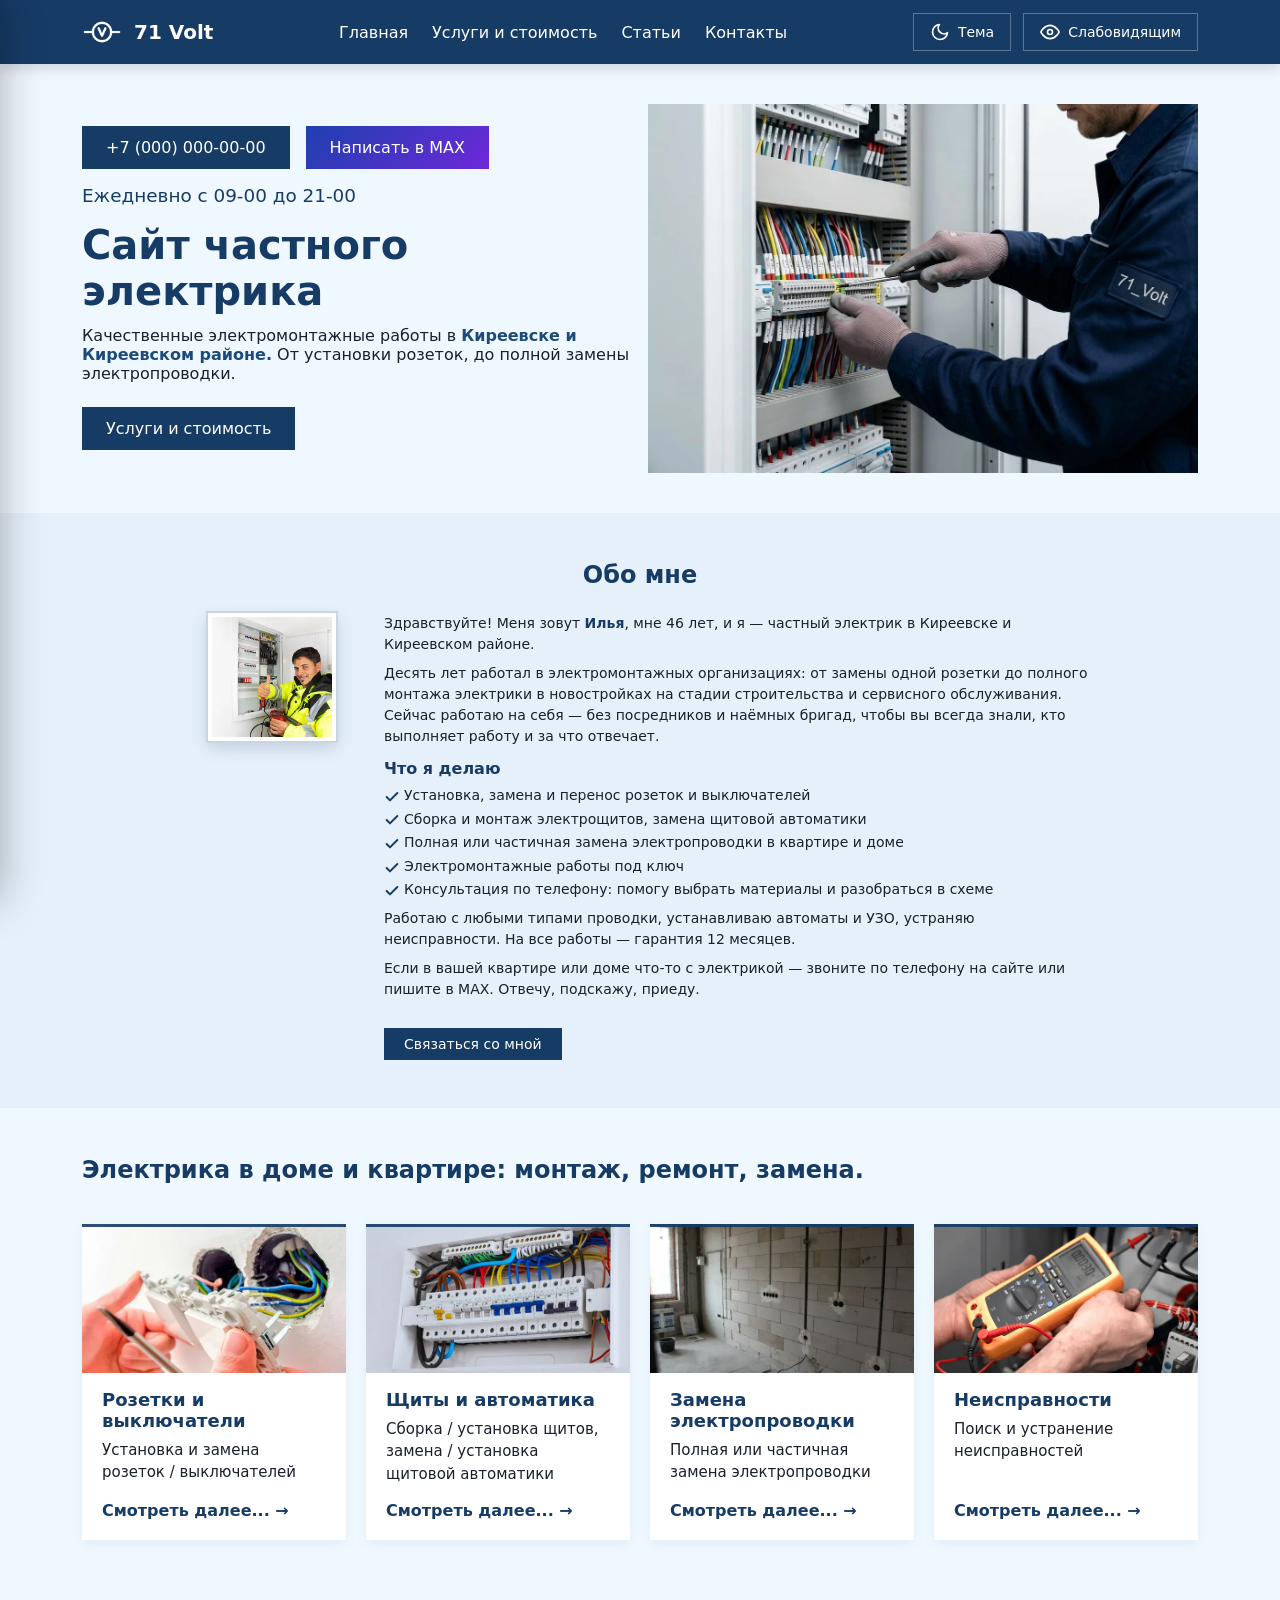
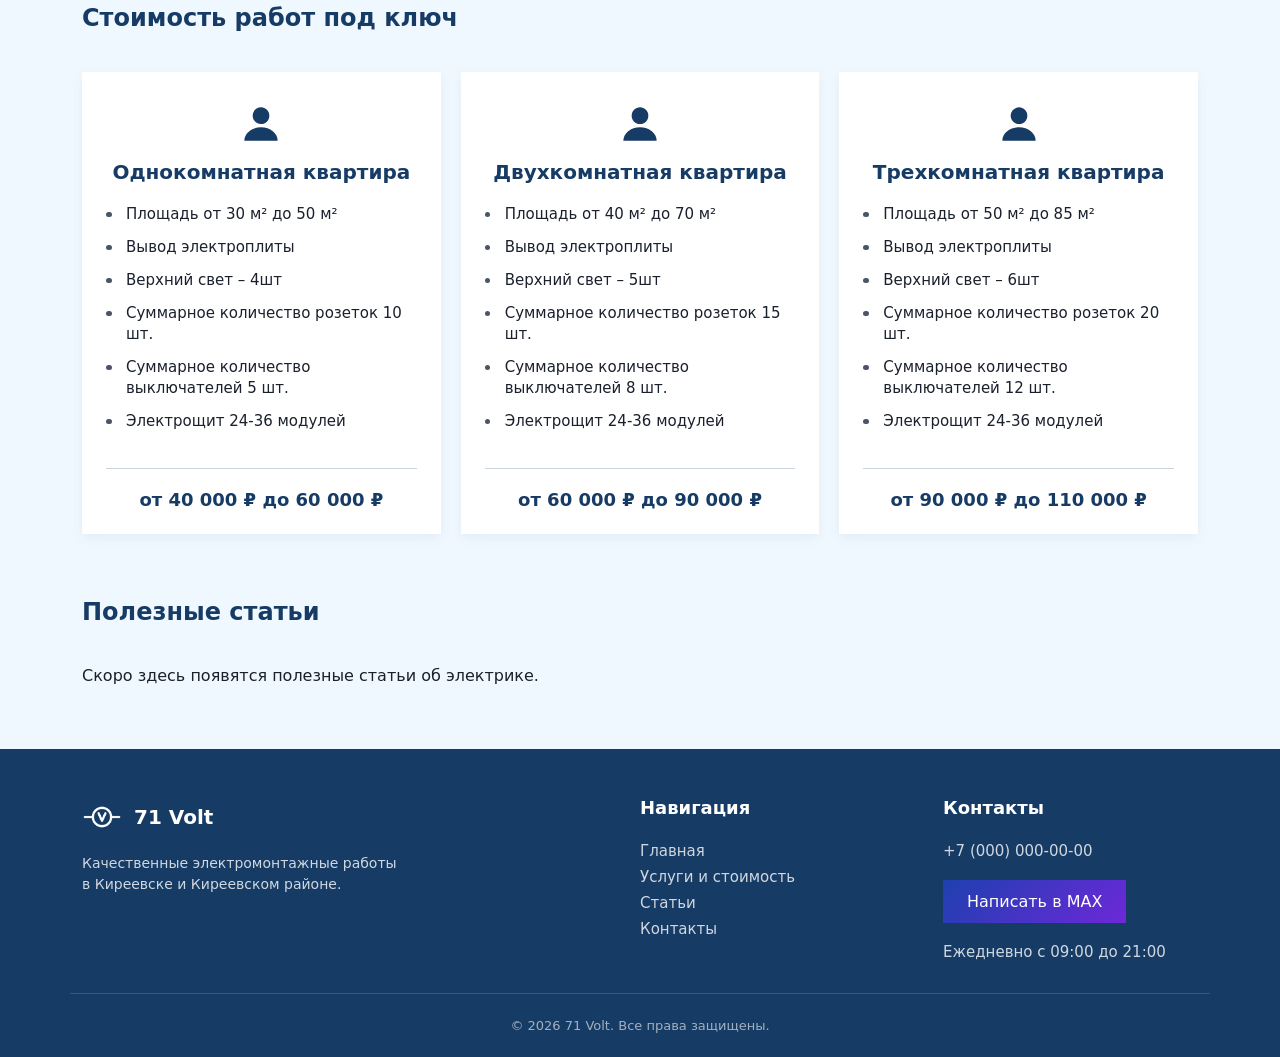
==== commit 4cdb2b03: "Обновил сайт" ====
--- a/index.html
+++ b/index.html
@@ -7,18 +7,10 @@
       name="description"
       content="Качественные электромонтажные работы в Киреевске и Киреевском районе: установка розеток, сборка щитов, замена электропроводки, устранение неисправностей."
     />
-    
-    <!-- ЗАПРЕТ НА ИНДЕКСАЦИЮ (убрать, когда купишь основной домен) -->
     <meta name="robots" content="noindex, nofollow" />
-
-    <!-- Верификация Яндекс.Вебмастер -->
     <meta name="yandex-verification" content="e1ee437ad8f1d0d6" />
-
-    <!-- Верификация Google Search Console -->
     <meta name="google-site-verification" content="GSgC18HbqLfg31MIKprtRsTNkIwsptA4n5wo-xF9d5M" />
-
     <title>Частный электрик в Киреевске — услуги и цены | 71 Volt</title>
-    
     <link rel="canonical" href="https://bkmz-cfysx.github.io/" />
     
     <meta property="og:type" content="website" />
@@ -66,7 +58,6 @@
     <script src="js/main.js" defer></script>
   </head>
   <body>
-    <!-- //? Верхняя панель -->
     <header class="top-bar">
       <div class="top-bar__inner">
         <a href="index.html" class="top-bar__logo" aria-label="На главную">
@@ -81,33 +72,16 @@
         </nav>
         <div class="top-bar__actions">
           <button class="top-bar__btn" id="theme-toggle" type="button" aria-label="Переключить тему">
-            <svg class="top-bar__icon top-bar__icon--moon" viewBox="0 0 24 24" fill="none" stroke="currentColor" stroke-width="2" stroke-linecap="round" stroke-linejoin="round">
-              <path d="M21 12.79A9 9 0 1 1 11.21 3 7 7 0 0 0 21 12.79z"></path>
-            </svg>
-            <svg class="top-bar__icon top-bar__icon--sun" viewBox="0 0 24 24" fill="none" stroke="currentColor" stroke-width="2" stroke-linecap="round" stroke-linejoin="round">
-              <circle cx="12" cy="12" r="5"></circle>
-              <line x1="12" y1="1" x2="12" y2="3"></line>
-              <line x1="12" y1="21" x2="12" y2="23"></line>
-              <line x1="4.22" y1="4.22" x2="5.64" y2="5.64"></line>
-              <line x1="18.36" y1="18.36" x2="19.78" y2="19.78"></line>
-              <line x1="1" y1="12" x2="3" y2="12"></line>
-              <line x1="21" y1="12" x2="23" y2="12"></line>
-              <line x1="4.22" y1="19.78" x2="5.64" y2="18.36"></line>
-              <line x1="18.36" y1="5.64" x2="19.78" y2="4.22"></line>
-            </svg>
+            <svg class="top-bar__icon top-bar__icon--moon" viewBox="0 0 24 24" fill="none" stroke="currentColor" stroke-width="2" stroke-linecap="round" stroke-linejoin="round"><path d="M21 12.79A9 9 0 1 1 11.21 3 7 7 0 0 0 21 12.79z"></path></svg>
+            <svg class="top-bar__icon top-bar__icon--sun" viewBox="0 0 24 24" fill="none" stroke="currentColor" stroke-width="2" stroke-linecap="round" stroke-linejoin="round"><circle cx="12" cy="12" r="5"></circle><line x1="12" y1="1" x2="12" y2="3"></line><line x1="12" y1="21" x2="12" y2="23"></line><line x1="4.22" y1="4.22" x2="5.64" y2="5.64"></line><line x1="18.36" y1="18.36" x2="19.78" y2="19.78"></line><line x1="1" y1="12" x2="3" y2="12"></line><line x1="21" y1="12" x2="23" y2="12"></line><line x1="4.22" y1="19.78" x2="5.64" y2="18.36"></line><line x1="18.36" y1="5.64" x2="19.78" y2="4.22"></line></svg>
             <span class="top-bar__text">Тема</span>
           </button>
           <button class="bvi-open top-bar__btn" type="button" aria-label="Версия для слабовидящих">
-            <svg class="top-bar__icon" viewBox="0 0 24 24" fill="none" stroke="currentColor" stroke-width="2" stroke-linecap="round" stroke-linejoin="round">
-              <path d="M1 12s4-8 11-8 11 8 11 8-4 8-11 8-11-8-11-8z"></path>
-              <circle cx="12" cy="12" r="3"></circle>
-            </svg>
+            <svg class="top-bar__icon" viewBox="0 0 24 24" fill="none" stroke="currentColor" stroke-width="2" stroke-linecap="round" stroke-linejoin="round"><path d="M1 12s4-8 11-8 11 8 11 8-4 8-11 8-11-8-11-8z"></path><circle cx="12" cy="12" r="3"></circle></svg>
             <span class="top-bar__text">Слабовидящим</span>
           </button>
           <button class="top-bar__burger" id="burger-menu" type="button" aria-label="Открыть меню" aria-expanded="false" aria-controls="mobile-menu">
-            <span></span>
-            <span></span>
-            <span></span>
+            <span></span><span></span><span></span>
           </button>
         </div>
       </div>
@@ -115,7 +89,6 @@
 
     <div class="page-wrapper">
       <main>
-        <!-- //? Секция Hero -->
         <section class="hero" id="hero" aria-labelledby="hero-title">
           <div class="hero__text">
             <div class="contacts">
@@ -133,46 +106,21 @@
             <a href="index.html#services" class="hero__link">Услуги и стоимость</a>
           </div>
           <div class="hero__media">
-            <img
-              src="img/hero-img-1200.webp"
-              srcset="img/hero-img-mobile.webp 600w, img/hero-img-1200.webp 1200w"
-              sizes="(max-width: 768px) 100vw, 50vw"
-              alt="Частный электрик собирает электрощит"
-              class="hero__img"
-              width="1200"
-              height="805"
-              fetchpriority="high"
-              decoding="async"
-            />
-          </div>
-        </section>
-
-        <!-- //? Секция "Обо мне" -->
+            <img src="img/hero-img-1200.webp" srcset="img/hero-img-mobile.webp 600w, img/hero-img-1200.webp 1200w" sizes="(max-width: 768px) 100vw, 50vw" alt="Частный электрик собирает электрощит" class="hero__img" width="1200" height="805" fetchpriority="high" decoding="async" />
+          </div>
+        </section>
+
         <section class="about" id="about" aria-labelledby="about-title">
           <h2 class="about__title" id="about-title">Обо мне</h2>
           <div class="about__content">
             <div class="about__media">
               <div class="about__avatar">
-                <img 
-                  src="img/elektrik-71-volt.webp" 
-                  alt="Частный электрик Илья с мультиметром на фоне щита" 
-                  class="about__avatar-img" 
-                  width="192" 
-                  height="192" 
-                  loading="lazy" 
-                  decoding="async"
-                />
+                <img src="img/elektrik-71-volt.webp" alt="Частный электрик Илья с мультиметром на фоне щита" class="about__avatar-img" width="192" height="192" loading="lazy" decoding="async" />
               </div>
             </div>
-
             <div class="about__text">
-              <p class="about__lead">
-                Здравствуйте! Меня зовут <strong>Илья</strong>, мне 46 лет, и я — частный электрик в Киреевске и Киреевском районе.
-              </p>
-              <p>
-                Десять лет работал в электромонтажных организациях: от замены одной розетки до полного монтажа электрики в новостройках на стадии строительства и сервисного обслуживания. Сейчас работаю на себя — без посредников и наёмных бригад, чтобы вы всегда знали, кто выполняет работу и за что отвечает.
-              </p>
-
+              <p class="about__lead">Здравствуйте! Меня зовут <strong>Илья</strong>, мне 46 лет, и я — частный электрик в Киреевске и Киреевском районе.</p>
+              <p>Десять лет работал в электромонтажных организациях: от замены одной розетки до полного монтажа электрики в новостройках на стадии строительства и сервисного обслуживания. Сейчас работаю на себя — без посредников и наёмных бригад, чтобы вы всегда знали, кто выполняет работу и за что отвечает.</p>
               <h3 class="about__subtitle">Что я делаю</h3>
               <ul class="about__list">
                 <li>Установка, замена и перенос розеток и выключателей</li>
@@ -181,20 +129,13 @@
                 <li>Электромонтажные работы под ключ</li>
                 <li>Консультация по телефону: помогу выбрать материалы и разобраться в схеме</li>
               </ul>
-
-              <p>
-                Работаю с любыми типами проводки, устанавливаю автоматы и УЗО, устраняю неисправности. На все работы — гарантия 12 месяцев.
-              </p>
-              <p>
-                Если в вашей квартире или доме что-то с электрикой — звоните по телефону на сайте или пишите в MAX. Отвечу, подскажу, приеду.
-              </p>
-
+              <p>Работаю с любыми типами проводки, устанавливаю автоматы и УЗО, устраняю неисправности. На все работы — гарантия 12 месяцев.</p>
+              <p>Если в вашей квартире или доме что-то с электрикой — звоните по телефону на сайте или пишите в MAX. Отвечу, подскажу, приеду.</p>
               <a href="contacts.html" class="about__cta">Связаться со мной</a>
             </div>
           </div>
         </section>
 
-        <!-- //? Секция услуг -->
         <section class="services" id="services" aria-labelledby="services-title">
           <h2 class="services__title" id="services-title">Электрика в доме и квартире: монтаж, ремонт, замена.</h2>
           <div class="services__card">
@@ -225,70 +166,61 @@
           </div>
         </section>
 
-        <!-- //? Секция цен -->
         <section class="pricing" id="pricing" aria-labelledby="pricing-title">
           <h2 class="pricing__title" id="pricing-title">Стоимость работ под ключ</h2>
           <div class="pricing__grid">
-            <article class="pricing__card">
+            
+            <a href="usluga-1-komnatnaya.html" class="pricing__card">
               <div class="pricing__icon" aria-hidden="true">
-                <svg viewBox="0 0 24 24" fill="none" xmlns="http://www.w3.org/2000/svg">
-                  <path d="M12 12C14.7614 12 17 9.76142 17 7C17 4.23858 14.7614 2 12 2C9.23858 2 7 4.23858 7 7C7 9.76142 9.23858 12 12 12Z" fill="currentColor"/>
-                  <path d="M12 14C6.47715 14 2 17.5817 2 22H22C22 17.5817 17.5228 14 12 14Z" fill="currentColor"/>
-                </svg>
+                <svg viewBox="0 0 24 24" fill="none" xmlns="http://www.w3.org/2000/svg"><path d="M12 12C14.7614 12 17 9.76142 17 7C17 4.23858 14.7614 2 12 2C9.23858 2 7 4.23858 7 7C7 9.76142 9.23858 12 12 12Z" fill="currentColor"/><path d="M12 14C6.47715 14 2 17.5817 2 22H22C22 17.5817 17.5228 14 12 14Z" fill="currentColor"/></svg>
               </div>
               <h3 class="pricing__card-title">Однокомнатная квартира</h3>
               <ul class="pricing__list">
                 <li class="pricing__list-item">Площадь от 30 м² до 50 м²</li>
                 <li class="pricing__list-item">Вывод электроплиты</li>
-                <li class="pricing__list-item">Верхний свет – 4шт (кухня, коридор, ванна/туалет, комната)</li>
+                <li class="pricing__list-item">Верхний свет – 4шт</li>
                 <li class="pricing__list-item">Суммарное количество розеток 10 шт.</li>
                 <li class="pricing__list-item">Суммарное количество выключателей 5 шт.</li>
                 <li class="pricing__list-item">Электрощит 24-36 модулей</li>
               </ul>
               <div class="pricing__price">от 40 000 ₽ до 60 000 ₽</div>
-            </article>
-
-            <article class="pricing__card">
+            </a>
+
+            <a href="usluga-2-komnatnaya.html" class="pricing__card">
               <div class="pricing__icon" aria-hidden="true">
-                <svg viewBox="0 0 24 24" fill="none" xmlns="http://www.w3.org/2000/svg">
-                  <path d="M12 12C14.7614 12 17 9.76142 17 7C17 4.23858 14.7614 2 12 2C9.23858 2 7 4.23858 7 7C7 9.76142 9.23858 12 12 12Z" fill="currentColor"/>
-                  <path d="M12 14C6.47715 14 2 17.5817 2 22H22C22 17.5817 17.5228 14 12 14Z" fill="currentColor"/>
-                </svg>
+                <svg viewBox="0 0 24 24" fill="none" xmlns="http://www.w3.org/2000/svg"><path d="M12 12C14.7614 12 17 9.76142 17 7C17 4.23858 14.7614 2 12 2C9.23858 2 7 4.23858 7 7C7 9.76142 9.23858 12 12 12Z" fill="currentColor"/><path d="M12 14C6.47715 14 2 17.5817 2 22H22C22 17.5817 17.5228 14 12 14Z" fill="currentColor"/></svg>
               </div>
               <h3 class="pricing__card-title">Двухкомнатная квартира</h3>
               <ul class="pricing__list">
                 <li class="pricing__list-item">Площадь от 40 м² до 70 м²</li>
                 <li class="pricing__list-item">Вывод электроплиты</li>
-                <li class="pricing__list-item">Верхний свет – 5шт (кухня, коридор, ванна/туалет, 2 комнаты)</li>
+                <li class="pricing__list-item">Верхний свет – 5шт</li>
                 <li class="pricing__list-item">Суммарное количество розеток 15 шт.</li>
                 <li class="pricing__list-item">Суммарное количество выключателей 8 шт.</li>
                 <li class="pricing__list-item">Электрощит 24-36 модулей</li>
               </ul>
               <div class="pricing__price">от 60 000 ₽ до 90 000 ₽</div>
-            </article>
-
-            <article class="pricing__card">
+            </a>
+
+            <a href="usluga-3-komnatnaya.html" class="pricing__card">
               <div class="pricing__icon" aria-hidden="true">
-                <svg viewBox="0 0 24 24" fill="none" xmlns="http://www.w3.org/2000/svg">
-                  <path d="M12 12C14.7614 12 17 9.76142 17 7C17 4.23858 14.7614 2 12 2C9.23858 2 7 4.23858 7 7C7 9.76142 9.23858 12 12 12Z" fill="currentColor"/>
-                  <path d="M12 14C6.47715 14 2 17.5817 2 22H22C22 17.5817 17.5228 14 12 14Z" fill="currentColor"/>
-                </svg>
+                <svg viewBox="0 0 24 24" fill="none" xmlns="http://www.w3.org/2000/svg"><path d="M12 12C14.7614 12 17 9.76142 17 7C17 4.23858 14.7614 2 12 2C9.23858 2 7 4.23858 7 7C7 9.76142 9.23858 12 12 12Z" fill="currentColor"/><path d="M12 14C6.47715 14 2 17.5817 2 22H22C22 17.5817 17.5228 14 12 14Z" fill="currentColor"/></svg>
               </div>
               <h3 class="pricing__card-title">Трехкомнатная квартира</h3>
               <ul class="pricing__list">
                 <li class="pricing__list-item">Площадь от 50 м² до 85 м²</li>
                 <li class="pricing__list-item">Вывод электроплиты</li>
-                <li class="pricing__list-item">Верхний свет – 6шт (кухня, коридор, ванна/туалет, 3 комнаты)</li>
+                <li class="pricing__list-item">Верхний свет – 6шт</li>
                 <li class="pricing__list-item">Суммарное количество розеток 20 шт.</li>
                 <li class="pricing__list-item">Суммарное количество выключателей 12 шт.</li>
                 <li class="pricing__list-item">Электрощит 24-36 модулей</li>
               </ul>
               <div class="pricing__price">от 90 000 ₽ до 110 000 ₽</div>
-            </article>
+            </a>
+
           </div>
         </section>
         
-        <!-- //? Секция статей -->
         <section class="articles" id="articles" aria-labelledby="articles-title" style="margin-bottom: 4rem;">
           <h2 class="services__title" id="articles-title">Полезные статьи</h2>
           <p>Скоро здесь появятся полезные статьи об электрике.</p>
@@ -296,7 +228,6 @@
       </main>
     </div>
 
-    <!-- //? Футер -->
     <footer class="footer">
       <div class="footer__inner">
         <div class="footer__col footer__col--brand">
@@ -306,7 +237,6 @@
           </a>
           <p class="footer__desc">Качественные электромонтажные работы в Киреевске и Киреевском районе.</p>
         </div>
-
         <div class="footer__col footer__col--nav">
           <h3 class="footer__title">Навигация</h3>
           <nav class="footer__nav" aria-label="Навигация в подвале">
@@ -316,7 +246,6 @@
             <a href="contacts.html" class="footer__nav-link">Контакты</a>
           </nav>
         </div>
-
         <div class="footer__col footer__col--contacts">
           <h3 class="footer__title">Контакты</h3>
           <a href="tel:+70000000000" class="footer__contact">+7 (000) 000-00-00</a>
@@ -331,9 +260,7 @@
 
     <div class="mobile-overlay" id="mobile-overlay"></div>
     <nav class="mobile-menu" id="mobile-menu" aria-label="Мобильное меню">
-      <div class="mobile-menu__header">
-        <span class="mobile-menu__title">Меню</span>
-      </div>
+      <div class="mobile-menu__header"><span class="mobile-menu__title">Меню</span></div>
       <a href="index.html" class="mobile-menu__link">Главная</a>
       <a href="index.html#services" class="mobile-menu__link">Услуги и стоимость</a>
       <a href="index.html#articles" class="mobile-menu__link">Статьи</a>
@@ -341,12 +268,8 @@
     </nav>
 
     <div class="tooltip" id="tooltip" aria-hidden="true">Смотреть подробнее</div>
-
     <button class="scroll-top" id="scroll-top" type="button" aria-label="Вернуться наверх">
-      <svg viewBox="0 0 24 24" fill="none" stroke="currentColor" stroke-width="2" stroke-linecap="round" stroke-linejoin="round">
-        <line x1="12" y1="19" x2="12" y2="5"></line>
-        <polyline points="5 12 12 5 19 12"></polyline>
-      </svg>
+      <svg viewBox="0 0 24 24" fill="none" stroke="currentColor" stroke-width="2" stroke-linecap="round" stroke-linejoin="round"><line x1="12" y1="19" x2="12" y2="5"></line><polyline points="5 12 12 5 19 12"></polyline></svg>
     </button>
   </body>
 </html>
--- a/css/custom.css
+++ b/css/custom.css
@@ -106,7 +106,6 @@
   }
 }
 
-/* //? Основной контейнер */
 .page-wrapper {
   width: 100%;
   max-width: 71.25rem;
@@ -188,7 +187,7 @@
   color: var(--header-text);
   border: 1px solid var(--header-border);
   padding: 0.5rem 1rem;
-  border-radius: 0.5rem;
+  border-radius: 0;
   font-size: 0.875rem;
   font-weight: 500;
   cursor: pointer;
@@ -235,7 +234,7 @@
   transition:
     transform 0.3s ease,
     opacity 0.3s ease;
-  border-radius: 2px;
+  border-radius: 0;
 }
 .top-bar__burger.is-active {
   position: fixed;
@@ -245,7 +244,7 @@
   background-color: rgba(255, 255, 255, 0.2);
   -webkit-backdrop-filter: blur(4px);
   backdrop-filter: blur(4px);
-  border-radius: 50%;
+  border-radius: 0;
 }
 .top-bar__burger.is-active span:nth-child(1) {
   transform: translateY(8px) rotate(45deg);
@@ -377,9 +376,7 @@
   background-repeat: no-repeat;
   background-position: center;
 }
-.link-phone:hover {
-  opacity: 0.9;
-}
+.link-phone:hover,
 .link-max:hover {
   opacity: 0.9;
 }
@@ -461,7 +458,7 @@
 .about__avatar {
   width: 8rem;
   height: 8rem;
-  border-radius: 50%;
+  border-radius: 0;
   background-color: var(--color-card-bg);
   display: flex;
   align-items: center;
@@ -543,7 +540,7 @@
   font-size: 0.875rem;
   font-weight: 500;
   transition: background-color 0.3s;
-  border-radius: 0.25rem;
+  border-radius: 0;
 }
 .about__cta:hover {
   background-color: var(--color-hover);
@@ -569,7 +566,7 @@
   display: flex;
   flex-direction: column;
   background-color: var(--color-card-bg);
-  border-radius: 0.75rem;
+  border-radius: 0;
   padding: 0;
   overflow: hidden;
   box-shadow: 0 4px 12px var(--color-shadow);
@@ -657,7 +654,7 @@
   display: flex;
   flex-direction: column;
   background-color: var(--color-card-bg);
-  border-radius: 0.75rem;
+  border-radius: 0;
   padding: 2rem 1.5rem 1.5rem;
   box-shadow: 0 4px 12px var(--color-shadow);
   cursor: pointer;
@@ -720,6 +717,121 @@
   color: var(--color-title);
 }
 
+/* ========================================= */
+/* ? СТРАНИЦЫ УСЛУГ (ДЕТАЛЬНЫЕ) */
+/* ========================================= */
+.single-service {
+  max-width: 50rem;
+  margin: 0 auto;
+  padding: 2rem 0 4rem;
+}
+
+.service-hero {
+  margin-bottom: 2.5rem;
+  padding-bottom: 1.5rem;
+  border-bottom: 1px solid var(--color-border);
+}
+
+.service-hero__nav {
+  margin-bottom: 1rem;
+}
+
+.service-hero__back {
+  font-size: 0.875rem;
+  color: var(--color-text-muted);
+  transition: color 0.2s;
+}
+
+.service-hero__back:hover {
+  color: var(--color-button);
+}
+
+.service-hero__title {
+  font-size: clamp(1.5rem, 1.3rem + 1vw, 2.25rem);
+  color: var(--color-title);
+  margin-bottom: 1rem;
+  line-height: 1.2;
+}
+
+.service-hero__desc {
+  font-size: 1.125rem;
+  color: var(--color-text-muted);
+  line-height: 1.5;
+}
+
+.service-content h2 {
+  font-size: 1.5rem;
+  color: var(--color-title);
+  margin: 2.5rem 0 1rem;
+}
+
+.service-content p {
+  font-size: 1rem;
+  line-height: 1.6;
+  color: var(--color-text);
+  margin-bottom: 1rem;
+}
+
+.service-content ul {
+  list-style: disc;
+  padding-left: 1.5rem;
+  margin-bottom: 1.5rem;
+}
+
+.service-content li {
+  font-size: 1rem;
+  line-height: 1.6;
+  margin-bottom: 0.5rem;
+}
+
+.service-content__image {
+  margin: 1.5rem 0 2rem;
+  background-color: var(--color-card-bg);
+  padding: 1rem;
+  border: 1px solid var(--color-border);
+  border-radius: 0;
+  text-align: center;
+}
+
+.service-content__image img {
+  width: 100%;
+  height: auto;
+  margin-bottom: 0.5rem;
+}
+
+.service-content__caption {
+  font-size: 0.875rem;
+  color: var(--color-text-muted);
+  font-style: italic;
+}
+
+.service-content__cta {
+  margin-top: 3rem;
+  padding: 2rem;
+  background-color: var(--about-bg);
+  border-left: 4px solid var(--color-button);
+  text-align: center;
+}
+
+.service-content__cta p {
+  font-size: 1.125rem;
+  font-weight: 600;
+  margin-bottom: 1rem;
+}
+
+.btn-primary {
+  display: inline-flex;
+  background-color: var(--color-button);
+  color: #ffffff;
+  padding: 0.75rem 1.5rem;
+  font-weight: 500;
+  transition: background-color 0.3s;
+}
+
+.btn-primary:hover {
+  background-color: var(--color-hover);
+}
+
 /* ? Footer */
 .footer {
   background-color: var(--header-bg);
@@ -812,7 +924,7 @@
   padding: 3rem 0 2rem;
 }
 .contacts-hero__title {
-  font-size: clamp(1.75rem, 1.5rem + 2vw, 2.75rem);
+  font-size: clamp(1.4rem, 1.2rem + 1.5vw, 2.1rem);
   color: var(--color-title);
   margin-bottom: 1rem;
   text-wrap: balance;
@@ -825,7 +937,6 @@
   line-height: 1.6;
 }
 
-/* Двухколоночный макет */
 .contacts-layout {
   display: grid;
   grid-template-columns: 1fr;
@@ -835,11 +946,10 @@
   margin-left: auto;
   margin-right: auto;
 }
-
 .contact-form-wrapper {
   background-color: var(--color-card-bg);
   padding: 2rem;
-  border-radius: 1rem;
+  border-radius: 0;
   box-shadow: 0 8px 24px var(--color-shadow);
   border-top: 4px solid var(--color-button);
 }
@@ -876,7 +986,7 @@
   color: var(--color-text);
   background-color: var(--color-bg);
   border: 1px solid var(--color-border);
-  border-radius: 0.5rem;
+  border-radius: 0;
   transition:
     border-color 0.2s,
     box-shadow 0.2s;
@@ -900,7 +1010,7 @@
   color: #ffffff;
   padding: 0.875rem 1.5rem;
   border: none;
-  border-radius: 0.5rem;
+  border-radius: 0;
   font-size: 16px;
   font-weight: 600;
   cursor: pointer;
@@ -920,22 +1030,18 @@
   padding: 1rem;
   background-color: #dcfce7;
   color: #166534;
-  border-radius: 0.5rem;
+  border-radius: 0;
   font-size: 0.9375rem;
   font-weight: 500;
   text-align: center;
   border: 1px solid #bbf7d0;
 }
 
-/* ========================================= */
-/* ? КОНТАКТНЫЕ КАРТОЧКИ — ПУЛЕНЕПРОБИВАЕМЫЕ */
-/* ========================================= */
 .contact-info-wrapper {
   display: flex;
   flex-direction: column;
   gap: 0.3rem;
 }
-
 .contact-card-horizontal {
   display: flex !important;
   flex-direction: row !important;
@@ -943,7 +1049,7 @@
   gap: 1rem !important;
   background-color: var(--color-card-bg);
   padding: 1rem 1.25rem !important;
-  border-radius: 0.75rem;
+  border-radius: 0;
   box-shadow: 0 4px 12px var(--color-shadow);
   border: 1px solid var(--color-border);
   transition:
@@ -953,13 +1059,10 @@
   width: 100% !important;
   max-width: 100% !important;
 }
-
 .contact-card-horizontal:hover {
   transform: translateY(-2px);
   box-shadow: 0 8px 16px var(--color-shadow-hover);
 }
-
-/* Контейнер иконки — жёстко 2.5rem × 2.5rem */
 .contact-card-horizontal__icon {
   flex: 0 0 2.5rem !important;
   flex-shrink: 0 !important;
@@ -975,8 +1078,6 @@
   overflow: hidden !important;
   color: var(--color-button);
 }
-
-/* Сама SVG — жёстко 1.5rem × 1.5rem */
 .contact-card-horizontal__icon svg {
   display: block !important;
   width: 1.5rem !important;
@@ -988,8 +1089,6 @@
   flex: 0 0 auto !important;
   flex-shrink: 0 !important;
 }
-
-/* Текст */
 .contact-card-horizontal__text {
   display: flex !important;
   flex-direction: column !important;
@@ -998,7 +1097,6 @@
   min-width: 0 !important;
   overflow: hidden !important;
 }
-
 .contact-card-horizontal__label {
   font-size: 0.75rem;
   font-weight: 600;
@@ -1007,7 +1105,6 @@
   letter-spacing: 0.05em;
   line-height: 1.2;
 }
-
 .contact-card-horizontal__value {
   font-size: 1.125rem;
   font-weight: 700;
@@ -1017,7 +1114,6 @@
   word-break: break-word;
   line-height: 1.3;
 }
-
 a.contact-card-horizontal__value:hover {
   color: var(--color-hover);
 }
@@ -1041,7 +1137,7 @@
 }
 .faq__item {
   background-color: var(--color-card-bg);
-  border-radius: 0.5rem;
+  border-radius: 0;
   box-shadow: 0 2px 6px var(--color-shadow);
   border: 1px solid var(--color-border);
   overflow: hidden;
@@ -1100,7 +1196,7 @@
   font-size: 0.8125rem;
   font-weight: 500;
   line-height: 1.4;
-  border-radius: 0.25rem;
+  border-radius: 0;
   white-space: nowrap;
   pointer-events: none;
   z-index: 9999;
@@ -1126,7 +1222,7 @@
   right: 2rem;
   width: 3rem;
   height: 3rem;
-  border-radius: 50%;
+  border-radius: 0;
   background-color: var(--color-button);
   color: #ffffff;
   border: none;
@@ -1209,7 +1305,6 @@
   .top-bar__logo-text {
     font-size: 1.125rem;
   }
-
   .hero {
     flex-direction: column;
     gap: 0;
@@ -1236,7 +1331,6 @@
     flex-direction: column;
     gap: 1rem;
   }
-
   .about {
     padding: 2rem 0;
   }
@@ -1253,7 +1347,6 @@
     align-self: stretch;
     justify-content: center;
   }
-
   .services,
   .pricing {
     margin-bottom: 3rem;
@@ -1262,7 +1355,6 @@
   .pricing__title {
     text-align: center;
   }
-
   .services__card {
     grid-template-columns: repeat(2, 1fr);
     gap: 0.75rem;
@@ -1279,7 +1371,6 @@
     margin: 0 0.75rem 0.75rem;
     font-size: 0.875rem;
   }
-
   .scroll-top {
     width: 2.5rem;
     height: 2.5rem;
@@ -1289,7 +1380,6 @@
   .footer__desc {
     max-width: 100%;
   }
-
   .contacts-hero {
     padding: 2rem 0 1.5rem;
   }
@@ -1312,6 +1402,18 @@
   .mobile-menu__link {
     padding: 0.75rem 0;
     font-size: 1rem;
+  }
+}
+
+@media (max-width: 500px) {
+  .top-bar__text {
+    display: none;
+  }
+  .top-bar__btn {
+    padding: 0.5rem;
+    border-radius: 0;
+    width: 2.5rem;
+    height: 2.5rem;
   }
 }
 
@@ -1332,21 +1434,6 @@
     margin: 0 1.25rem 1.25rem;
     font-size: 1rem;
   }
-}
-
-@media (max-width: 500px) {
-  .top-bar__text {
-    display: none;
-  }
-  .top-bar__btn {
-    padding: 0.5rem;
-    border-radius: 50%;
-    width: 2.5rem;
-    height: 2.5rem;
-  }
-}
-
-@media (max-width: 375px) {
   .top-bar .link-max,
   .hero .link-max {
     display: none;
@@ -1354,11 +1441,11 @@
   .link-max-mobile {
     display: inline-flex;
   }
+  .footer__btn-max {
+    display: inline-flex;
+  }
   .hero__description {
     font-size: 0.95rem;
-  }
-  .footer__btn-max {
-    display: inline-flex;
   }
 }
 
